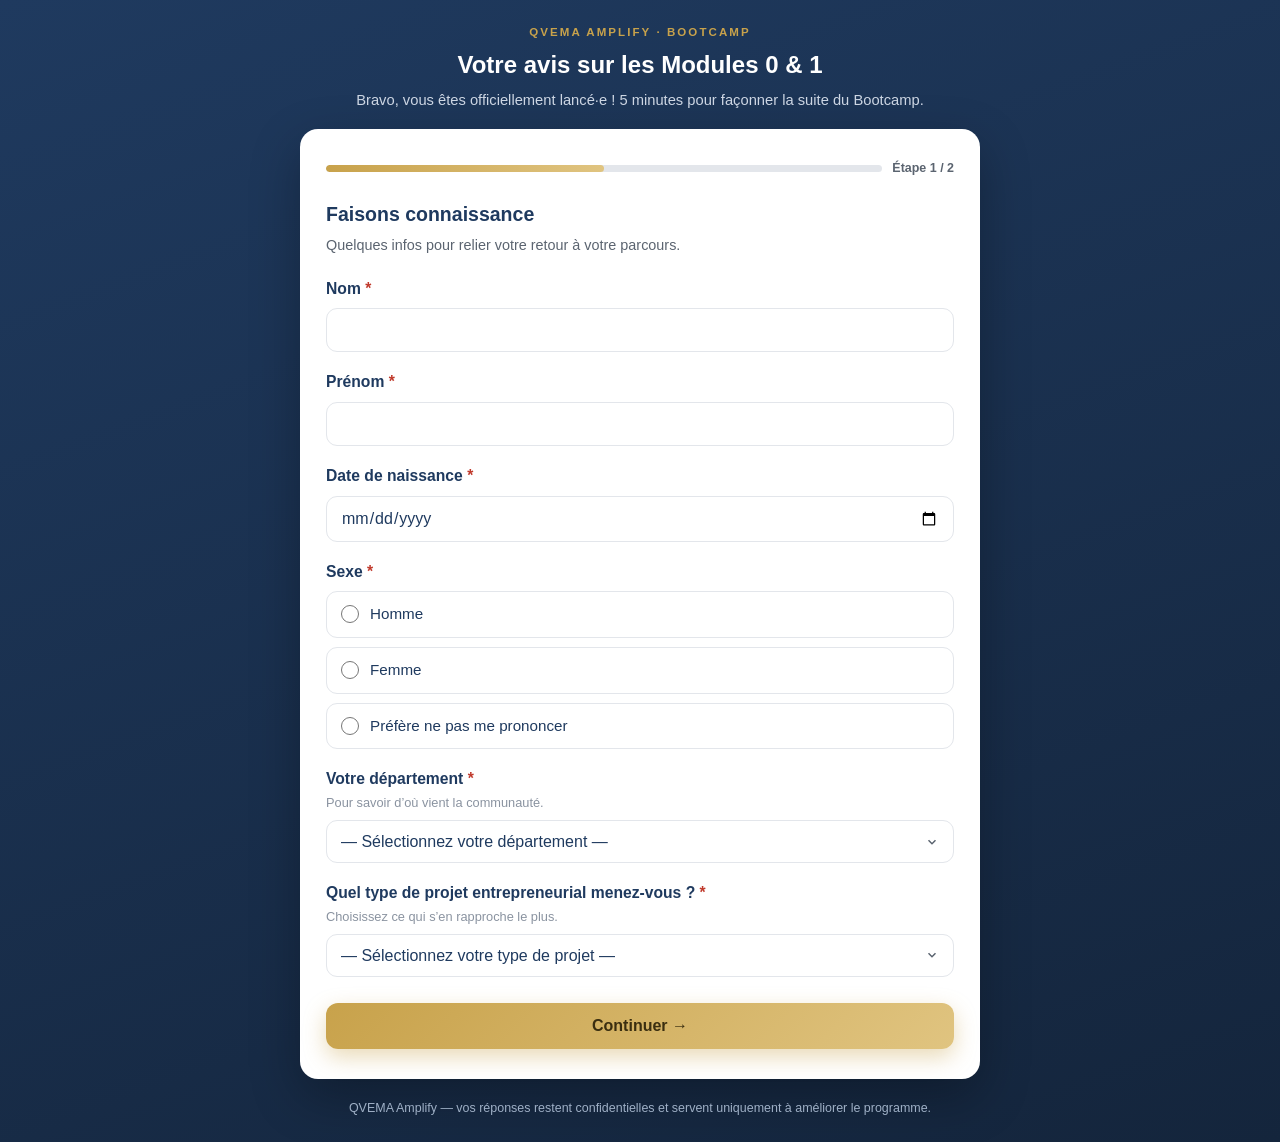
==== index.html @ 723c601b "Add files via upload" ====
<!DOCTYPE html>
<html lang="fr">
<head>
<meta charset="UTF-8" />
<meta name="viewport" content="width=device-width, initial-scale=1.0" />
<title>QVEMA Amplify — Votre avis sur les Modules 0 & 1</title>
<style>
  :root{
    --bleu:#1F3A5F;--bleu-clair:#2E5685;--dore:#C8A24B;--dore-clair:#E0C480;
    --gris:#5B6470;--gris-clair:#8A93A0;--bg:#F4F1EA;--carte:#FFFFFF;--bordure:#E3E6EB;--ok:#2E7D5B;
  }
  *{box-sizing:border-box;margin:0;padding:0}
  body{font-family:'Inter','Segoe UI',-apple-system,BlinkMacSystemFont,sans-serif;background:linear-gradient(160deg,#1F3A5F 0%,#14253c 100%);min-height:100vh;color:var(--bleu);padding:24px 16px;line-height:1.5}
  .wrap{max-width:680px;margin:0 auto}
  .brand{text-align:center;margin-bottom:18px}
  .brand .kicker{color:var(--dore);font-weight:700;letter-spacing:.18em;font-size:.72rem;text-transform:uppercase}
  .brand h1{color:#fff;font-size:1.5rem;margin-top:6px;font-weight:800}
  .brand p{color:#cdd6e3;font-size:.92rem;margin-top:6px}
  .card{background:var(--carte);border-radius:18px;padding:30px 26px;box-shadow:0 18px 50px rgba(0,0,0,.28)}
  .progress{display:flex;align-items:center;gap:10px;margin-bottom:22px}
  .pbar{flex:1;height:7px;background:var(--bordure);border-radius:99px;overflow:hidden}
  .pbar span{display:block;height:100%;width:50%;background:linear-gradient(90deg,var(--dore),var(--dore-clair));border-radius:99px;transition:width .35s ease}
  .pstep{font-size:.78rem;color:var(--gris);font-weight:600;white-space:nowrap}
  .step-head{margin-bottom:20px}
  .step-head h2{font-size:1.22rem;color:var(--bleu)}
  .step-head .sub{color:var(--gris);font-size:.9rem;margin-top:6px}
  .field{margin-bottom:18px}
  label.q{display:block;font-weight:650;font-size:.98rem;margin-bottom:8px;color:var(--bleu)}
  label.q .req{color:#c0392b}
  .hint{font-size:.8rem;color:var(--gris-clair);font-weight:400;margin-top:2px;display:block}
  input[type=text],input[type=date],select,textarea{width:100%;padding:12px 14px;border:1.5px solid var(--bordure);border-radius:11px;font-size:1rem;font-family:inherit;color:var(--bleu);background:#fff;transition:border .2s,box-shadow .2s}
  input:focus,select:focus,textarea:focus{outline:none;border-color:var(--bleu-clair);box-shadow:0 0 0 3px rgba(46,86,133,.13)}
  textarea{resize:vertical;min-height:78px}
  select{appearance:none;background-image:url("data:image/svg+xml;utf8,<svg xmlns='http://www.w3.org/2000/svg' width='14' height='14' viewBox='0 0 24 24' fill='none' stroke='%235B6470' stroke-width='2.5'><path d='M6 9l6 6 6-6'/></svg>");background-repeat:no-repeat;background-position:right 14px center;padding-right:38px}
  .scale{display:flex;gap:8px;flex-wrap:wrap}
  .scale label{flex:1;min-width:54px;text-align:center;cursor:pointer}
  .scale input{position:absolute;opacity:0;pointer-events:none}
  .scale .dot{display:flex;align-items:center;justify-content:center;height:46px;border:1.5px solid var(--bordure);border-radius:11px;font-weight:700;color:var(--gris);transition:all .15s}
  .scale input:checked + .dot{background:var(--bleu);border-color:var(--bleu);color:#fff;transform:translateY(-2px)}
  .scale-legend{display:flex;justify-content:space-between;font-size:.74rem;color:var(--gris-clair);margin-top:6px}
  .opts{display:flex;flex-direction:column;gap:9px}
  .opt{display:flex;align-items:flex-start;gap:11px;padding:11px 14px;border:1.5px solid var(--bordure);border-radius:11px;cursor:pointer;transition:all .15s}
  .opt:hover{border-color:var(--dore)}
  .opt input{margin-top:2px;width:18px;height:18px;accent-color:var(--bleu);flex-shrink:0}
  .opt.sel{border-color:var(--bleu);background:#F5F8FC}
  .opt span{font-size:.95rem}
  .rating-row{display:flex;align-items:center;justify-content:space-between;gap:12px;padding:10px 0;border-bottom:1px solid var(--bordure)}
  .rating-row:last-child{border-bottom:none}
  .rating-row .name{font-size:.92rem;font-weight:550;flex:1}
  .mini{display:flex;gap:6px}
  .mini label{cursor:pointer}
  .mini input{position:absolute;opacity:0;pointer-events:none}
  .mini .d{display:flex;align-items:center;justify-content:center;width:34px;height:34px;border:1.4px solid var(--bordure);border-radius:8px;font-size:.85rem;font-weight:700;color:var(--gris);transition:all .15s}
  .mini input:checked + .d{background:var(--dore);border-color:var(--dore);color:#3a2e10}
  .err{color:#c0392b;font-size:.82rem;margin-top:6px;display:none}
  .field.invalid input,.field.invalid select,.field.invalid textarea{border-color:#c0392b}
  .field.invalid .err{display:block}
  .nav{display:flex;gap:12px;margin-top:26px}
  button{font-family:inherit;font-size:1rem;font-weight:700;border:none;border-radius:12px;padding:14px 22px;cursor:pointer;transition:transform .12s,box-shadow .2s,opacity .2s}
  button:active{transform:translateY(1px)}
  .btn-primary{background:linear-gradient(135deg,var(--dore),var(--dore-clair));color:#3a2e10;flex:1;box-shadow:0 8px 22px rgba(200,162,75,.4)}
  .btn-primary:hover{box-shadow:0 10px 28px rgba(200,162,75,.55)}
  .btn-ghost{background:#fff;color:var(--bleu);border:1.6px solid var(--bordure)}
  .btn-ghost:hover{border-color:var(--bleu-clair)}
  button[disabled]{opacity:.6;cursor:not-allowed}
  .hidden{display:none}
  .foot{text-align:center;color:#9fb0c6;font-size:.78rem;margin-top:20px}
  .thanks{text-align:center;padding:18px 6px}
  .thanks .check{width:74px;height:74px;border-radius:50%;background:linear-gradient(135deg,var(--ok),#3da576);display:flex;align-items:center;justify-content:center;margin:0 auto 18px}
  .thanks .check svg{width:38px;height:38px;stroke:#fff;stroke-width:3;fill:none}
  .thanks h2{color:var(--bleu);font-size:1.5rem}
  .thanks p{color:var(--gris);margin-top:10px;font-size:.98rem}
  .section-label{font-size:.72rem;font-weight:700;letter-spacing:.12em;text-transform:uppercase;color:var(--dore);margin:26px 0 10px}
  .section-label:first-child{margin-top:0}
</style>
</head>
<body>
<div class="wrap">
  <div class="brand">
    <div class="kicker">QVEMA Amplify · Bootcamp</div>
    <h1>Votre avis sur les Modules 0 &amp; 1</h1>
    <p>Bravo, vous êtes officiellement lancé·e ! 5 minutes pour façonner la suite du Bootcamp.</p>
  </div>

  <div class="card">
    <div class="progress" id="progress">
      <div class="pbar"><span id="pbar-fill"></span></div>
      <div class="pstep" id="pstep">Étape 1 / 2</div>
    </div>

    <form id="form" novalidate>
      <!-- ÉTAPE 1 -->
      <div class="step" id="step1">
        <div class="step-head">
          <h2>Faisons connaissance</h2>
          <div class="sub">Quelques infos pour relier votre retour à votre parcours.</div>
        </div>

        <div class="field" data-required>
          <label class="q" for="nom">Nom <span class="req">*</span></label>
          <input type="text" id="nom" name="nom" autocomplete="family-name" />
          <div class="err">Merci d’indiquer votre nom.</div>
        </div>

        <div class="field" data-required>
          <label class="q" for="prenom">Prénom <span class="req">*</span></label>
          <input type="text" id="prenom" name="prenom" autocomplete="given-name" />
          <div class="err">Merci d’indiquer votre prénom.</div>
        </div>

        <div class="field" data-required>
          <label class="q" for="naissance">Date de naissance <span class="req">*</span></label>
          <input type="date" id="naissance" name="naissance" />
          <div class="err">Merci d’indiquer votre date de naissance.</div>
        </div>

        <div class="field" data-required>
          <label class="q">Sexe <span class="req">*</span></label>
          <div class="opts" data-single="sexe">
            <label class="opt"><input type="radio" name="sexe" value="Homme"><span>Homme</span></label>
            <label class="opt"><input type="radio" name="sexe" value="Femme"><span>Femme</span></label>
            <label class="opt"><input type="radio" name="sexe" value="Préfère ne pas me prononcer"><span>Préfère ne pas me prononcer</span></label>
          </div>
          <div class="err">Merci de choisir une réponse.</div>
        </div>

        <div class="field" data-required>
          <label class="q" for="departement">Votre département <span class="req">*</span>
            <span class="hint">Pour savoir d’où vient la communauté.</span>
          </label>
          <select id="departement" name="departement">
            <option value="" selected disabled>— Sélectionnez votre département —</option>
            <option value="01 - Ain">01 — Ain</option>
            <option value="02 - Aisne">02 — Aisne</option>
            <option value="03 - Allier">03 — Allier</option>
            <option value="04 - Alpes-de-Haute-Provence">04 — Alpes-de-Haute-Provence</option>
            <option value="05 - Hautes-Alpes">05 — Hautes-Alpes</option>
            <option value="06 - Alpes-Maritimes">06 — Alpes-Maritimes</option>
            <option value="07 - Ardèche">07 — Ardèche</option>
            <option value="08 - Ardennes">08 — Ardennes</option>
            <option value="09 - Ariège">09 — Ariège</option>
            <option value="10 - Aube">10 — Aube</option>
            <option value="11 - Aude">11 — Aude</option>
            <option value="12 - Aveyron">12 — Aveyron</option>
            <option value="13 - Bouches-du-Rhône">13 — Bouches-du-Rhône</option>
            <option value="14 - Calvados">14 — Calvados</option>
            <option value="15 - Cantal">15 — Cantal</option>
            <option value="16 - Charente">16 — Charente</option>
            <option value="17 - Charente-Maritime">17 — Charente-Maritime</option>
            <option value="18 - Cher">18 — Cher</option>
            <option value="19 - Corrèze">19 — Corrèze</option>
            <option value="2A - Corse-du-Sud">2A — Corse-du-Sud</option>
            <option value="2B - Haute-Corse">2B — Haute-Corse</option>
            <option value="21 - Côte-d'Or">21 — Côte-d'Or</option>
            <option value="22 - Côtes-d'Armor">22 — Côtes-d'Armor</option>
            <option value="23 - Creuse">23 — Creuse</option>
            <option value="24 - Dordogne">24 — Dordogne</option>
            <option value="25 - Doubs">25 — Doubs</option>
            <option value="26 - Drôme">26 — Drôme</option>
            <option value="27 - Eure">27 — Eure</option>
            <option value="28 - Eure-et-Loir">28 — Eure-et-Loir</option>
            <option value="29 - Finistère">29 — Finistère</option>
            <option value="30 - Gard">30 — Gard</option>
            <option value="31 - Haute-Garonne">31 — Haute-Garonne</option>
            <option value="32 - Gers">32 — Gers</option>
            <option value="33 - Gironde">33 — Gironde</option>
            <option value="34 - Hérault">34 — Hérault</option>
            <option value="35 - Ille-et-Vilaine">35 — Ille-et-Vilaine</option>
            <option value="36 - Indre">36 — Indre</option>
            <option value="37 - Indre-et-Loire">37 — Indre-et-Loire</option>
            <option value="38 - Isère">38 — Isère</option>
            <option value="39 - Jura">39 — Jura</option>
            <option value="40 - Landes">40 — Landes</option>
            <option value="41 - Loir-et-Cher">41 — Loir-et-Cher</option>
            <option value="42 - Loire">42 — Loire</option>
            <option value="43 - Haute-Loire">43 — Haute-Loire</option>
            <option value="44 - Loire-Atlantique">44 — Loire-Atlantique</option>
            <option value="45 - Loiret">45 — Loiret</option>
            <option value="46 - Lot">46 — Lot</option>
            <option value="47 - Lot-et-Garonne">47 — Lot-et-Garonne</option>
            <option value="48 - Lozère">48 — Lozère</option>
            <option value="49 - Maine-et-Loire">49 — Maine-et-Loire</option>
            <option value="50 - Manche">50 — Manche</option>
            <option value="51 - Marne">51 — Marne</option>
            <option value="52 - Haute-Marne">52 — Haute-Marne</option>
            <option value="53 - Mayenne">53 — Mayenne</option>
            <option value="54 - Meurthe-et-Moselle">54 — Meurthe-et-Moselle</option>
            <option value="55 - Meuse">55 — Meuse</option>
            <option value="56 - Morbihan">56 — Morbihan</option>
            <option value="57 - Moselle">57 — Moselle</option>
            <option value="58 - Nièvre">58 — Nièvre</option>
            <option value="59 - Nord">59 — Nord</option>
            <option value="60 - Oise">60 — Oise</option>
            <option value="61 - Orne">61 — Orne</option>
            <option value="62 - Pas-de-Calais">62 — Pas-de-Calais</option>
            <option value="63 - Puy-de-Dôme">63 — Puy-de-Dôme</option>
            <option value="64 - Pyrénées-Atlantiques">64 — Pyrénées-Atlantiques</option>
            <option value="65 - Hautes-Pyrénées">65 — Hautes-Pyrénées</option>
            <option value="66 - Pyrénées-Orientales">66 — Pyrénées-Orientales</option>
            <option value="67 - Bas-Rhin">67 — Bas-Rhin</option>
            <option value="68 - Haut-Rhin">68 — Haut-Rhin</option>
            <option value="69 - Rhône">69 — Rhône</option>
            <option value="70 - Haute-Saône">70 — Haute-Saône</option>
            <option value="71 - Saône-et-Loire">71 — Saône-et-Loire</option>
            <option value="72 - Sarthe">72 — Sarthe</option>
            <option value="73 - Savoie">73 — Savoie</option>
            <option value="74 - Haute-Savoie">74 — Haute-Savoie</option>
            <option value="75 - Paris">75 — Paris</option>
            <option value="76 - Seine-Maritime">76 — Seine-Maritime</option>
            <option value="77 - Seine-et-Marne">77 — Seine-et-Marne</option>
            <option value="78 - Yvelines">78 — Yvelines</option>
            <option value="79 - Deux-Sèvres">79 — Deux-Sèvres</option>
            <option value="80 - Somme">80 — Somme</option>
            <option value="81 - Tarn">81 — Tarn</option>
            <option value="82 - Tarn-et-Garonne">82 — Tarn-et-Garonne</option>
            <option value="83 - Var">83 — Var</option>
            <option value="84 - Vaucluse">84 — Vaucluse</option>
            <option value="85 - Vendée">85 — Vendée</option>
            <option value="86 - Vienne">86 — Vienne</option>
            <option value="87 - Haute-Vienne">87 — Haute-Vienne</option>
            <option value="88 - Vosges">88 — Vosges</option>
            <option value="89 - Yonne">89 — Yonne</option>
            <option value="90 - Territoire de Belfort">90 — Territoire de Belfort</option>
            <option value="91 - Essonne">91 — Essonne</option>
            <option value="92 - Hauts-de-Seine">92 — Hauts-de-Seine</option>
            <option value="93 - Seine-Saint-Denis">93 — Seine-Saint-Denis</option>
            <option value="94 - Val-de-Marne">94 — Val-de-Marne</option>
            <option value="95 - Val-d'Oise">95 — Val-d'Oise</option>
            <option value="971 - Guadeloupe">971 — Guadeloupe</option>
            <option value="972 - Martinique">972 — Martinique</option>
            <option value="973 - Guyane">973 — Guyane</option>
            <option value="974 - La Réunion">974 — La Réunion</option>
            <option value="976 - Mayotte">976 — Mayotte</option>
          </select>
          <div class="err">Merci de sélectionner votre département.</div>
        </div>

        <div class="field" data-required>
          <label class="q" for="typeprojet">Quel type de projet entrepreneurial menez-vous ? <span class="req">*</span>
            <span class="hint">Choisissez ce qui s’en rapproche le plus.</span>
          </label>
          <select id="typeprojet" name="typeprojet">
            <option value="" selected disabled>— Sélectionnez votre type de projet —</option>
            <option value="SaaS / Logiciel">SaaS / Logiciel</option>
            <option value="E-commerce">E-commerce</option>
            <option value="Intelligence artificielle (IA)">Intelligence artificielle (IA)</option>
            <option value="Cybersécurité">Cybersécurité</option>
            <option value="Application mobile">Application mobile</option>
            <option value="Marketplace / Plateforme">Marketplace / Plateforme</option>
            <option value="Activité libérale / Indépendant">Activité libérale / Indépendant</option>
            <option value="Service / Conseil">Service / Conseil</option>
            <option value="Commerce physique / Restauration">Commerce physique / Restauration</option>
            <option value="Artisanat / Production">Artisanat / Production</option>
            <option value="Santé / Bien-être">Santé / Bien-être</option>
            <option value="Éducation / Formation">Éducation / Formation</option>
            <option value="Food / Agroalimentaire">Food / Agroalimentaire</option>
            <option value="Je n'ai pas encore d'idée précise">Je n’ai pas encore d’idée précise</option>
            <option value="Autre">Autre</option>
          </select>
          <div class="err">Merci de sélectionner une réponse.</div>
        </div>

        <div class="field hidden" id="precisionField">
          <label class="q" for="typeprojet_precision">Précisez votre projet</label>
          <textarea id="typeprojet_precision" name="typeprojet_precision" placeholder="Décrivez en quelques mots ce que vous faites…"></textarea>
          <div class="err">Merci de préciser votre projet.</div>
        </div>

        <div class="nav">
          <button type="button" class="btn-primary" id="toStep2">Continuer →</button>
        </div>
      </div>

      <!-- ÉTAPE 2 -->
      <div class="step hidden" id="step2">
        <div class="step-head">
          <h2>Votre expérience jusqu’ici</h2>
          <div class="sub">Pas de bonne ou mauvaise réponse — votre franchise est ce qui nous aide le plus.</div>
        </div>

        <div class="section-label">Partie 1 — Satisfaction</div>

        <div class="field" data-required>
          <label class="q">1. Globalement, à quel point êtes-vous satisfait·e des Modules 0 et 1 ? <span class="req">*</span></label>
          <div class="scale" id="scale-q1"></div>
          <div class="scale-legend"><span>Pas du tout</span><span>Très satisfait·e</span></div>
          <div class="err">Merci de choisir une note.</div>
        </div>

        <div class="field">
          <label class="q">2. Comment évaluez-vous chacun des formats proposés ?
            <span class="hint">Notez de 1 à 5. Laissez vide si vous n’y avez pas encore touché.</span>
          </label>
          <div id="formats"></div>
        </div>

        <div class="field" data-required>
          <label class="q">3. La pédagogie (clarté, rythme, difficulté) vous a-t-elle paru adaptée ? <span class="req">*</span></label>
          <div class="opts" data-single="pedagogie">
            <label class="opt"><input type="radio" name="pedagogie" value="Tout à fait adaptée"><span>Tout à fait adaptée</span></label>
            <label class="opt"><input type="radio" name="pedagogie" value="Plutôt adaptée"><span>Plutôt adaptée</span></label>
            <label class="opt"><input type="radio" name="pedagogie" value="Trop facile / trop lente"><span>Trop facile / trop lente</span></label>
            <label class="opt"><input type="radio" name="pedagogie" value="Trop dense / trop rapide"><span>Trop dense / trop rapide</span></label>
          </div>
          <div class="err">Merci de choisir une réponse.</div>
        </div>

        <div class="field">
          <label class="q">4. Qu’avez-vous le plus apprécié ou trouvé le plus utile jusqu’ici ?
            <span class="hint">Un cours, un exercice, un déclic, un moment du live…</span>
          </label>
          <textarea name="apprecie" placeholder="Votre réponse…"></textarea>
        </div>

        <div class="field">
          <label class="q">5. Qu’est-ce qui vous a freiné·e, frustré·e ou laissé·e sur votre faim ?
            <span class="hint">Soyez direct·e, c’est exactement ce dont on a besoin.</span>
          </label>
          <textarea name="frustration" placeholder="Votre réponse…"></textarea>
        </div>

        <div class="section-label">Partie 2 — Vos besoins pour la suite</div>

        <div class="field">
          <label class="q">6. Qu’espérez-vous concrètement retirer des prochains modules ?
            <span class="hint">Une compétence, un livrable, une décision à prendre, un blocage à lever…</span>
          </label>
          <textarea name="attentes" placeholder="Votre réponse…"></textarea>
        </div>

        <div class="field">
          <label class="q">7. Sur quels sujets aimeriez-vous qu’on aille plus loin ou plus vite ?
            <span class="hint">Plusieurs choix possibles.</span>
          </label>
          <div class="opts" data-multi="sujets">
            <label class="opt"><input type="checkbox" value="Trouver et valider une idée"><span>Trouver et valider une idée</span></label>
            <label class="opt"><input type="checkbox" value="Parler aux clients / étude de terrain"><span>Parler aux clients / étude de terrain</span></label>
            <label class="opt"><input type="checkbox" value="Statut juridique et démarches"><span>Statut juridique et démarches</span></label>
            <label class="opt"><input type="checkbox" value="Construire un prototype / une offre"><span>Construire un prototype / une offre</span></label>
            <label class="opt"><input type="checkbox" value="Prévisionnel financier et business plan"><span>Prévisionnel financier et business plan</span></label>
            <label class="opt"><input type="checkbox" value="Organisation, rituels et motivation"><span>Organisation, rituels et motivation au quotidien</span></label>
            <label class="opt"><input type="checkbox" value="Lever des fonds / trouver un associé"><span>Lever des fonds / trouver un associé</span></label>
          </div>
        </div>

        <div class="field">
          <label class="q">8. Côté formats, qu’aimeriez-vous voir évoluer pour la suite ?
            <span class="hint">Plusieurs choix possibles.</span>
          </label>
          <div class="opts" data-multi="formats_evolution">
            <label class="opt"><input type="checkbox" value="Plus de lives / questions en direct"><span>Plus de lives / sessions de questions en direct</span></label>
            <label class="opt"><input type="checkbox" value="Plus d'exercices pratiques"><span>Plus d’exercices pratiques et de cas concrets</span></label>
            <label class="opt"><input type="checkbox" value="Des cours vidéo plus courts"><span>Des cours vidéo plus courts</span></label>
            <label class="opt"><input type="checkbox" value="Plus d'échanges dans la communauté"><span>Plus d’échanges et d’entraide dans la communauté</span></label>
            <label class="opt"><input type="checkbox" value="Plus de templates et ressources"><span>Plus de modèles, templates et ressources</span></label>
            <label class="opt"><input type="checkbox" value="Feedbacks personnalisés"><span>Des points individuels / feedbacks personnalisés</span></label>
            <label class="opt"><input type="checkbox" value="Le format actuel me convient"><span>Le format actuel me convient très bien</span></label>
          </div>
        </div>

        <div class="field" data-required>
          <label class="q">9. Aujourd’hui, quelle est votre motivation à poursuivre le Bootcamp ? <span class="req">*</span></label>
          <div class="opts" data-single="motivation">
            <label class="opt"><input type="radio" name="motivation" value="À fond — rien ne m'arrêtera"><span>À fond — rien ne m’arrêtera</span></label>
            <label class="opt"><input type="radio" name="motivation" value="Motivé·e, j'avance à mon rythme"><span>Motivé·e, j’avance à mon rythme</span></label>
            <label class="opt"><input type="radio" name="motivation" value="Partagé·e — besoin d'un coup de pouce"><span>Partagé·e — j’ai besoin d’un coup de pouce</span></label>
            <label class="opt"><input type="radio" name="motivation" value="En perte de vitesse"><span>En perte de vitesse — j’ai du mal à m’y tenir</span></label>
          </div>
          <div class="err">Merci de choisir une réponse.</div>
        </div>

        <div class="field">
          <label class="q">En une phrase, qu’est-ce qui vous aiderait à rester pleinement engagé·e ?</label>
          <textarea name="motivation_phrase" placeholder="Votre réponse…"></textarea>
        </div>

        <div class="field">
          <label class="q">10. Y a-t-il autre chose que vous souhaitez partager avec nous ?
            <span class="hint">Une idée, une demande, un encouragement, une question : tout est le bienvenu.</span>
          </label>
          <textarea name="autre" placeholder="Votre réponse…"></textarea>
        </div>

        <div class="nav">
          <button type="button" class="btn-ghost" id="backStep1">← Retour</button>
          <button type="submit" class="btn-primary" id="submitBtn">Envoyer mes réponses</button>
        </div>
      </div>
    </form>

    <div class="thanks hidden" id="thanks">
      <div class="check"><svg viewBox="0 0 24 24"><path d="M20 6L9 17l-5-5"/></svg></div>
      <h2>Merci pour votre retour ! 🙌</h2>
      <p>Vos réponses rendent le Bootcamp meilleur pour vous et pour toute la communauté QVEMA Amplify. À très vite pour la suite.</p>
    </div>
  </div>

  <div class="foot">QVEMA Amplify — vos réponses restent confidentielles et servent uniquement à améliorer le programme.</div>
</div>

<script>
/* ====== CONFIG : URL de réception (Apps Script Web App) ====== */
const ENDPOINT_URL = "https://script.google.com/macros/s/AKfycbzVcNiXd0lAOFtyBWOE4vOaZOj0LHJDqO8zJ_yn6B_nRVtA4mTjfHcR9itlnjL-cAyJnA/exec";

/* ====== Échelle Q1 (1 à 5) ====== */
const sc = document.getElementById('scale-q1');
for(let i=1;i<=5;i++){
  const lab=document.createElement('label');
  lab.innerHTML='<input type="radio" name="satisfaction" value="'+i+'"><span class="dot">'+i+'</span>';
  sc.appendChild(lab);
}

/* ====== Notation par format (Q2) ====== */
const FORMATS = [
  ["cours","Les cours vidéo"],
  ["exercices","Les exercices guidés et micro-exercices"],
  ["live","Le live Q&A avec Marc Simoncini"],
  ["qcm","Les QCM de fin de chapitre"],
  ["ressources","Les ressources / documents QVEMA"],
  ["circle","La communauté Circle"]
];
const fc = document.getElementById('formats');
FORMATS.forEach(([key,label])=>{
  const row=document.createElement('div');
  row.className='rating-row';
  let mini='<div class="mini">';
  for(let i=1;i<=5;i++){
    mini+='<label><input type="radio" name="fmt_'+key+'" value="'+i+'"><span class="d">'+i+'</span></label>';
  }
  mini+='</div>';
  row.innerHTML='<div class="name">'+label+'</div>'+mini;
  fc.appendChild(row);
});

/* ====== Type de projet : champ "Autre" conditionnel ====== */
const typeSel = document.getElementById('typeprojet');
const precField = document.getElementById('precisionField');
typeSel.addEventListener('change',function(){
  if(this.value==='Autre'){ precField.classList.remove('hidden'); }
  else { precField.classList.add('hidden'); precField.classList.remove('invalid'); document.getElementById('typeprojet_precision').value=''; }
});

/* ====== Navigation 2 étapes ====== */
const step1=document.getElementById('step1'),step2=document.getElementById('step2');
const pbar=document.getElementById('pbar-fill'),pstep=document.getElementById('pstep');
function showStep(n){
  if(n===1){step1.classList.remove('hidden');step2.classList.add('hidden');pbar.style.width='50%';pstep.textContent='Étape 1 / 2';}
  else{step1.classList.add('hidden');step2.classList.remove('hidden');pbar.style.width='100%';pstep.textContent='Étape 2 / 2';}
  window.scrollTo({top:0,behavior:'smooth'});
}

function fieldFilled(f){
  const radios=f.querySelectorAll('input[type=radio]');
  if(radios.length) return [...radios].some(r=>r.checked);
  const c=f.querySelector('input,select,textarea');
  return c && c.value.trim()!=='';
}
function validateStep1(){
  let ok=true,firstBad=null;
  step1.querySelectorAll('.field[data-required]').forEach(f=>{
    const filled=fieldFilled(f);
    f.classList.toggle('invalid',!filled);
    if(!filled){ ok=false; if(!firstBad) firstBad=f; }
  });
  if(typeSel.value==='Autre'){
    const pv=document.getElementById('typeprojet_precision').value.trim();
    const bad=pv==='';
    precField.classList.toggle('invalid',bad);
    if(bad){ ok=false; if(!firstBad) firstBad=precField; }
  }
  if(firstBad) firstBad.scrollIntoView({behavior:'smooth',block:'center'});
  return ok;
}
function validateStep2(){
  let ok=true,firstBad=null;
  step2.querySelectorAll('.field[data-required]').forEach(f=>{
    const filled=fieldFilled(f);
    f.classList.toggle('invalid',!filled);
    if(!filled){ ok=false; if(!firstBad) firstBad=f; }
  });
  if(firstBad) firstBad.scrollIntoView({behavior:'smooth',block:'center'});
  return ok;
}

document.getElementById('toStep2').addEventListener('click',()=>{ if(validateStep1()) showStep(2); });
document.getElementById('backStep1').addEventListener('click',()=>showStep(1));

document.querySelectorAll('.opt input').forEach(inp=>{
  inp.addEventListener('change',()=>{
    if(inp.type==='radio'){ inp.closest('.opts').querySelectorAll('.opt').forEach(o=>o.classList.remove('sel')); }
    inp.closest('.opt').classList.toggle('sel',inp.checked);
  });
});
document.querySelectorAll('input,select,textarea').forEach(el=>{
  el.addEventListener('input',()=>{const f=el.closest('.field');if(f)f.classList.remove('invalid');});
  el.addEventListener('change',()=>{const f=el.closest('.field');if(f)f.classList.remove('invalid');});
});

/* ====== Collecte + envoi ====== */
function collect(){
  const g=name=>{const el=document.querySelector('[name="'+name+'"]:checked, [name="'+name+'"]');return el?el.value:'';};
  const multi=key=>{
    const box=document.querySelector('[data-multi="'+key+'"]');
    if(!box) return '';
    return [...box.querySelectorAll('input:checked')].map(i=>i.value).join(' ; ');
  };
  return {
    horodatage: new Date().toISOString(),
    nom: document.getElementById('nom').value.trim(),
    prenom: document.getElementById('prenom').value.trim(),
    naissance: document.getElementById('naissance').value,
    sexe: g('sexe'),
    departement: document.getElementById('departement').value,
    type_projet: document.getElementById('typeprojet').value,
    type_projet_precision: document.getElementById('typeprojet_precision').value.trim(),
    satisfaction_globale: g('satisfaction'),
    note_cours: g('fmt_cours'),
    note_exercices: g('fmt_exercices'),
    note_live: g('fmt_live'),
    note_qcm: g('fmt_qcm'),
    note_ressources: g('fmt_ressources'),
    note_circle: g('fmt_circle'),
    pedagogie: g('pedagogie'),
    apprecie: document.querySelector('[name=apprecie]').value.trim(),
    frustration: document.querySelector('[name=frustration]').value.trim(),
    attentes: document.querySelector('[name=attentes]').value.trim(),
    sujets: multi('sujets'),
    formats_evolution: multi('formats_evolution'),
    motivation: g('motivation'),
    motivation_phrase: document.querySelector('[name=motivation_phrase]').value.trim(),
    autre: document.querySelector('[name=autre]').value.trim()
  };
}

document.getElementById('form').addEventListener('submit',async e=>{
  e.preventDefault();
  if(!validateStep2()) return;
  const btn=document.getElementById('submitBtn');
  btn.disabled=true; btn.textContent='Envoi en cours…';
  const data=collect();
  try{
    if(ENDPOINT_URL && ENDPOINT_URL.indexOf('http')===0){
      await fetch(ENDPOINT_URL,{method:'POST',mode:'no-cors',headers:{'Content-Type':'text/plain;charset=utf-8'},body:JSON.stringify(data)});
    }
    document.getElementById('form').classList.add('hidden');
    document.getElementById('progress').classList.add('hidden');
    document.getElementById('thanks').classList.remove('hidden');
    window.scrollTo({top:0,behavior:'smooth'});
  }catch(err){
    btn.disabled=false; btn.textContent='Envoyer mes réponses';
    alert("Un souci est survenu lors de l'envoi. Merci de réessayer dans un instant.");
  }
});
</script>
</body>
</html>
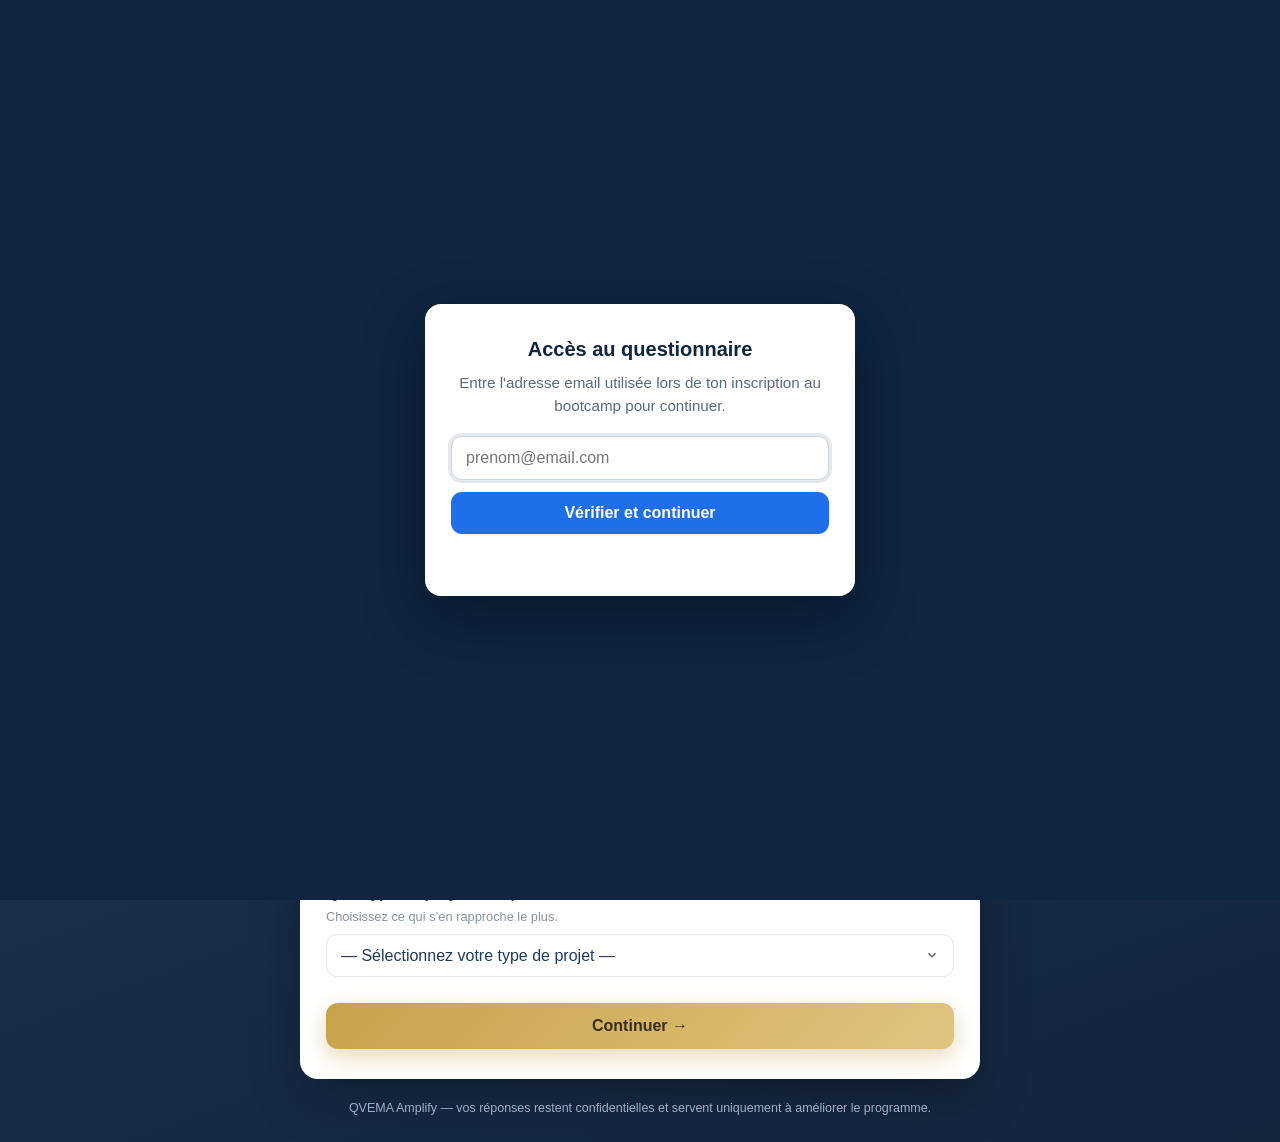
==== commit e1bceb12: "feat: contrôle d'accès par email d'inscription (table Clients) Les 3 questionnaires (accueil, module" ====
--- a/index.html
+++ b/index.html
@@ -75,6 +75,52 @@
 </style>
 </head>
 <body>
+<!-- Contrôle d'accès : email d'inscription (table Clients Airtable) -->
+<div id="clientGate" style="position:fixed;inset:0;z-index:99999;background:#0f2540;display:flex;align-items:center;justify-content:center;padding:20px;font-family:inherit">
+  <div style="background:#fff;border-radius:16px;max-width:430px;width:100%;padding:30px 26px;box-shadow:0 20px 60px rgba(0,0,0,.35);text-align:center">
+    <h2 style="margin:0 0 8px;font-size:1.25rem;color:#0f2540">Accès au questionnaire</h2>
+    <p style="margin:0 0 18px;font-size:.95rem;color:#5a6b7f;line-height:1.5">Entre l'adresse email utilisée lors de ton inscription au bootcamp pour continuer.</p>
+    <input id="clientGateEmail" type="email" autocomplete="email" placeholder="prenom@email.com"
+      style="width:100%;padding:12px 14px;border:1.5px solid #cdd7e2;border-radius:11px;font-size:1rem;margin-bottom:12px;color:#0f2540;box-sizing:border-box" />
+    <button id="clientGateBtn" type="button"
+      style="width:100%;padding:12px;border:none;border-radius:11px;background:#1F6FEB;color:#fff;font-size:1rem;font-weight:700;cursor:pointer">Vérifier et continuer</button>
+    <div id="clientGateMsg" style="min-height:20px;margin-top:12px;font-size:.9rem;line-height:1.5"></div>
+  </div>
+</div>
+<script>
+(function(){
+  var gate=document.getElementById('clientGate'),input=document.getElementById('clientGateEmail'),
+      btn=document.getElementById('clientGateBtn'),msg=document.getElementById('clientGateMsg'),
+      CONTACT='contact@qvemaamplify.com';
+  function setMsg(h){ msg.innerHTML=h; msg.style.color='#c0392b'; }
+  function link(){ return '<a href="mailto:'+CONTACT+'" style="color:#1F6FEB;font-weight:600">'+CONTACT+'</a>'; }
+  function isEmail(v){ return /^[^@\s]+@[^@\s]+\.[^@\s]+$/.test(v); }
+  async function verify(){
+    var email=(input.value||'').trim();
+    if(!isEmail(email)){ setMsg('Merci d’indiquer une adresse email valide.'); return; }
+    btn.disabled=true; var old=btn.textContent; btn.textContent='Vérification…'; msg.innerHTML='';
+    try{
+      var r=await fetch('/api/check-client',{method:'POST',headers:{'Content-Type':'application/json'},body:JSON.stringify({email:email})});
+      var j=await r.json().catch(function(){return null;});
+      if(r.ok && j && j.found===true){
+        window.__clientEmail=email;
+        var f=document.getElementById('email');
+        if(f){ f.value=email; f.readOnly=true; f.style.background='#eef2f7'; }
+        gate.style.display='none';
+      } else if(r.ok && j && j.found===false){
+        btn.disabled=false; btn.textContent=old;
+        setMsg('Cet email ne correspond à aucune inscription. Utilise l’adresse email de ton inscription, ou écris à '+link()+'.');
+      } else { throw new Error('bad'); }
+    }catch(e){
+      btn.disabled=false; btn.textContent=old;
+      setMsg('Vérification impossible pour le moment. Réessaie dans un instant. Si le problème persiste, écris à '+link()+'.');
+    }
+  }
+  btn.addEventListener('click',verify);
+  input.addEventListener('keydown',function(e){ if(e.key==='Enter'){ e.preventDefault(); verify(); } });
+  input.focus();
+})();
+</script>
 <div class="wrap">
   <div class="brand">
     <div class="kicker">QVEMA Amplify · Bootcamp</div>
@@ -498,7 +544,7 @@
 
 /* ====== Collecte + envoi ====== */
 function collect(){
-  const g=name=>{const el=document.querySelector('[name="'+name+'"]:checked, [name="'+name+'"]');return el?el.value:'';};
+  const g=name=>{const el=document.querySelector('[name="'+name+'"]:checked');return el?el.value:'';};
   const multi=key=>{
     const box=document.querySelector('[data-multi="'+key+'"]');
     if(!box) return '';
@@ -506,6 +552,8 @@
   };
   return {
     horodatage: new Date().toISOString(),
+    Email: window.__clientEmail || '',
+    email: window.__clientEmail || '',
     nom: document.getElementById('nom').value.trim(),
     prenom: document.getElementById('prenom').value.trim(),
     naissance: document.getElementById('naissance').value,
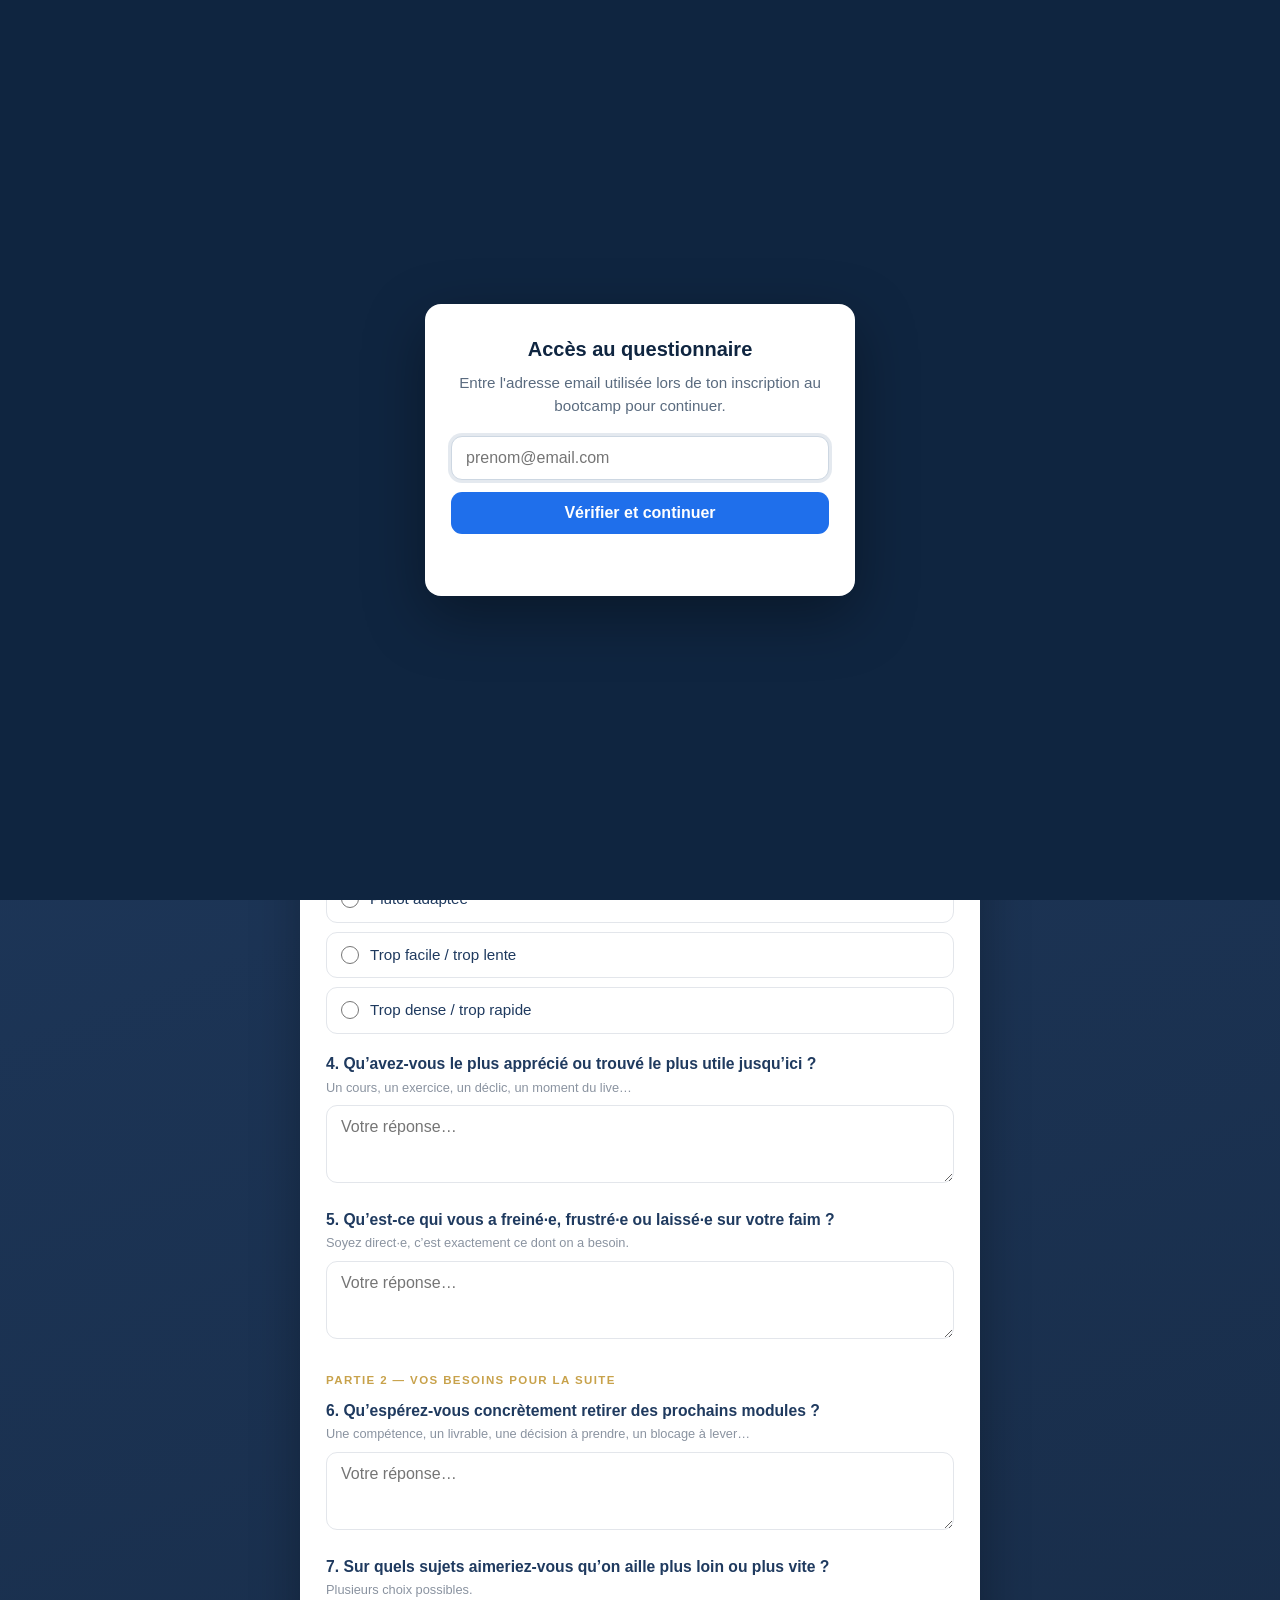
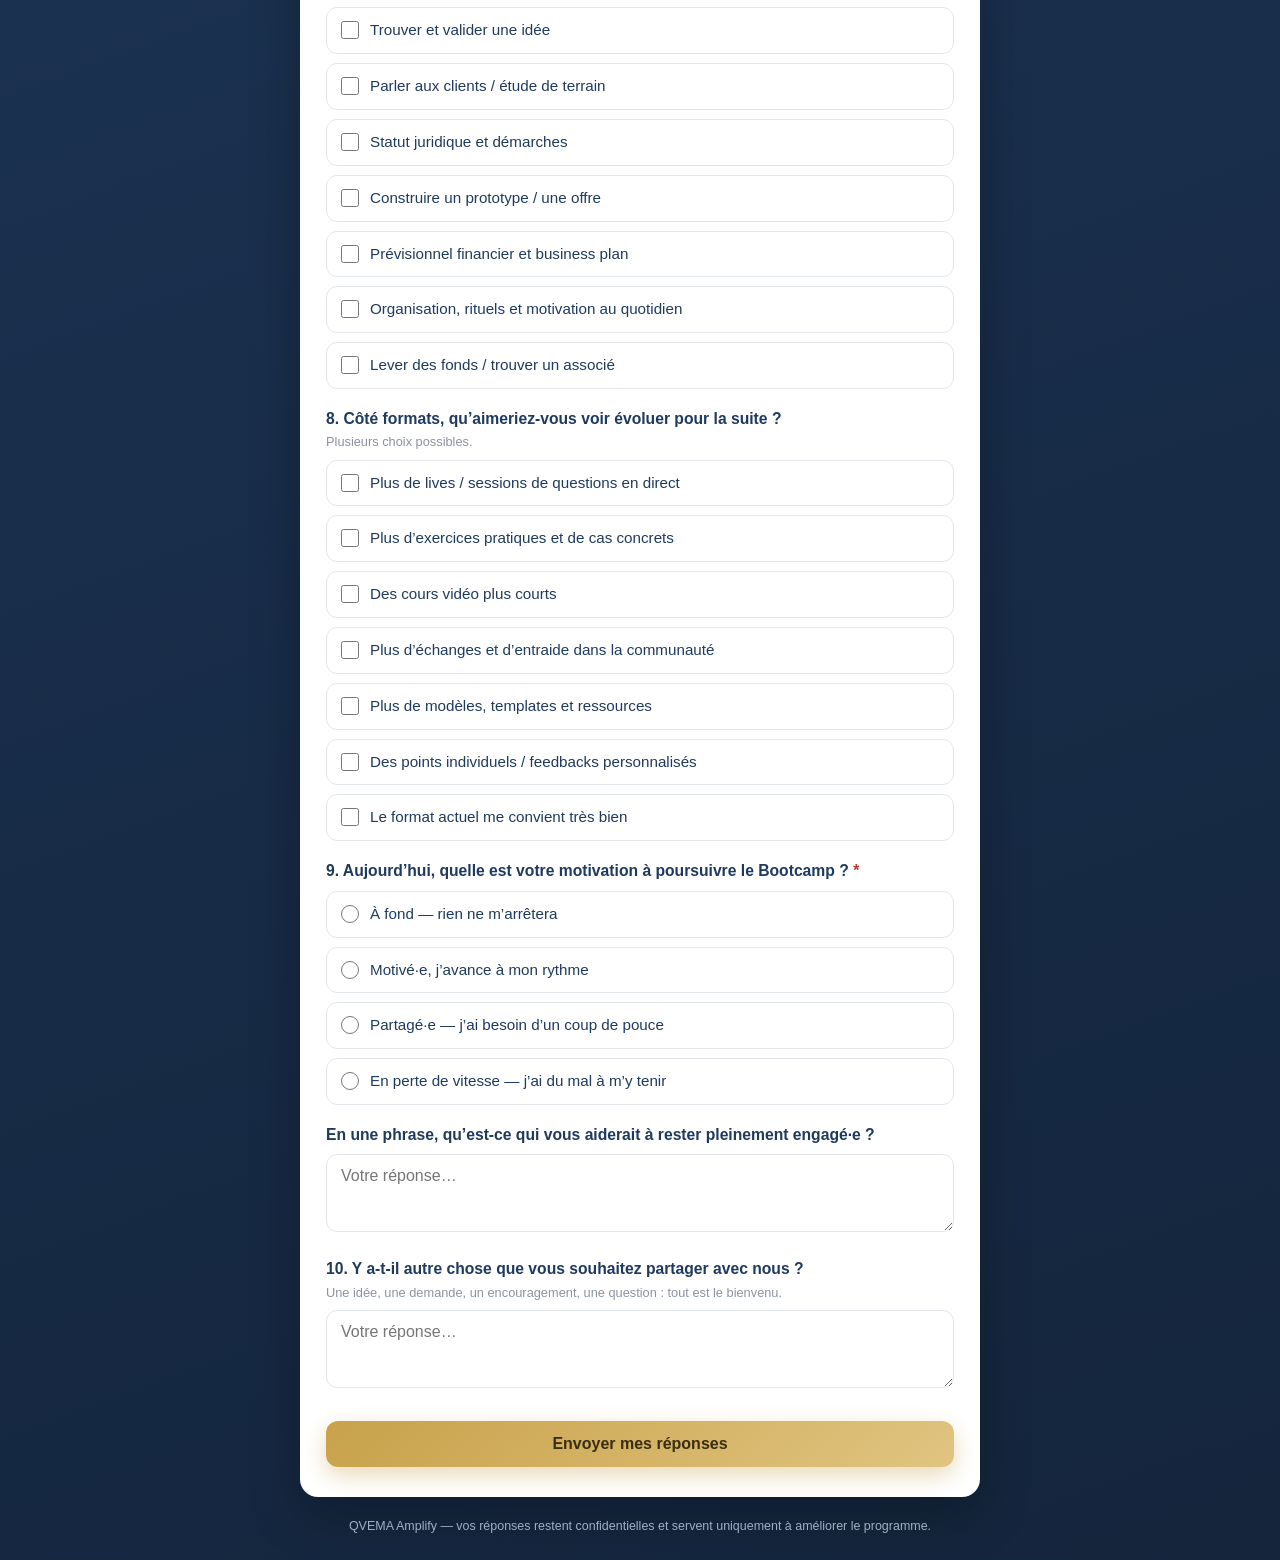
==== commit ba9ac074: "Questionnaire Modules 0&1 : suppression de l'étape 'Faisons connaissance' (identité/démographie déjà" ====
--- a/index.html
+++ b/index.html
@@ -99,19 +99,26 @@
     var email=(input.value||'').trim();
     if(!isEmail(email)){ setMsg('Merci d’indiquer une adresse email valide.'); return; }
     btn.disabled=true; var old=btn.textContent; btn.textContent='Vérification…'; msg.innerHTML='';
-    try{
-      var r=await fetch('/api/check-client',{method:'POST',headers:{'Content-Type':'application/json'},body:JSON.stringify({email:email})});
-      var j=await r.json().catch(function(){return null;});
-      if(r.ok && j && j.found===true){
-        window.__clientEmail=email;
-        var f=document.getElementById('email');
-        if(f){ f.value=email; f.readOnly=true; f.style.background='#eef2f7'; }
-        gate.style.display='none';
-      } else if(r.ok && j && j.found===false){
-        btn.disabled=false; btn.textContent=old;
-        setMsg('Cet email ne correspond à aucune inscription. Utilise l’adresse email de ton inscription, ou écris à '+link()+'.');
-      } else { throw new Error('bad'); }
-    }catch(e){
+    // Réessai automatique (jusqu'à 3 fois) : absorbe les erreurs transitoires
+    // (démarrage à froid de la fonction, hoquet momentané d'Airtable).
+    var j=null, okResp=false;
+    for(var attempt=0; attempt<3 && !okResp; attempt++){
+      if(attempt>0){ btn.textContent='Nouvel essai…'; await new Promise(function(res){setTimeout(res,1200);}); }
+      try{
+        var r=await fetch('/api/check-client',{method:'POST',headers:{'Content-Type':'application/json'},body:JSON.stringify({email:email})});
+        j=await r.json().catch(function(){return null;});
+        if(r.ok && j && (j.found===true || j.found===false)){ okResp=true; }
+      }catch(e){ /* on réessaie */ }
+    }
+    if(okResp && j.found===true){
+      window.__clientEmail=email;
+      var f=document.getElementById('email');
+      if(f){ f.value=email; f.readOnly=true; f.style.background='#eef2f7'; }
+      gate.style.display='none';
+    } else if(okResp && j.found===false){
+      btn.disabled=false; btn.textContent=old;
+      setMsg('Cet email ne correspond à aucune inscription. Utilise l’adresse email de ton inscription, ou écris à '+link()+'.');
+    } else {
       btn.disabled=false; btn.textContent=old;
       setMsg('Vérification impossible pour le moment. Réessaie dans un instant. Si le problème persiste, écris à '+link()+'.');
     }
@@ -129,14 +136,14 @@
   </div>
 
   <div class="card">
-    <div class="progress" id="progress">
+    <div class="progress hidden" id="progress">
       <div class="pbar"><span id="pbar-fill"></span></div>
       <div class="pstep" id="pstep">Étape 1 / 2</div>
     </div>
 
     <form id="form" novalidate>
       <!-- ÉTAPE 1 -->
-      <div class="step" id="step1">
+      <div class="step hidden" id="step1">
         <div class="step-head">
           <h2>Faisons connaissance</h2>
           <div class="sub">Quelques infos pour relier votre retour à votre parcours.</div>
@@ -317,8 +324,8 @@
         </div>
       </div>
 
-      <!-- ÉTAPE 2 -->
-      <div class="step hidden" id="step2">
+      <!-- ÉTAPE 2 (désormais unique : l'identité vient du formulaire d'accueil) -->
+      <div class="step" id="step2">
         <div class="step-head">
           <h2>Votre expérience jusqu’ici</h2>
           <div class="sub">Pas de bonne ou mauvaise réponse — votre franchise est ce qui nous aide le plus.</div>
@@ -428,7 +435,7 @@
         </div>
 
         <div class="nav">
-          <button type="button" class="btn-ghost" id="backStep1">← Retour</button>
+          <button type="button" class="btn-ghost hidden" id="backStep1">← Retour</button>
           <button type="submit" class="btn-primary" id="submitBtn">Envoyer mes réponses</button>
         </div>
       </div>
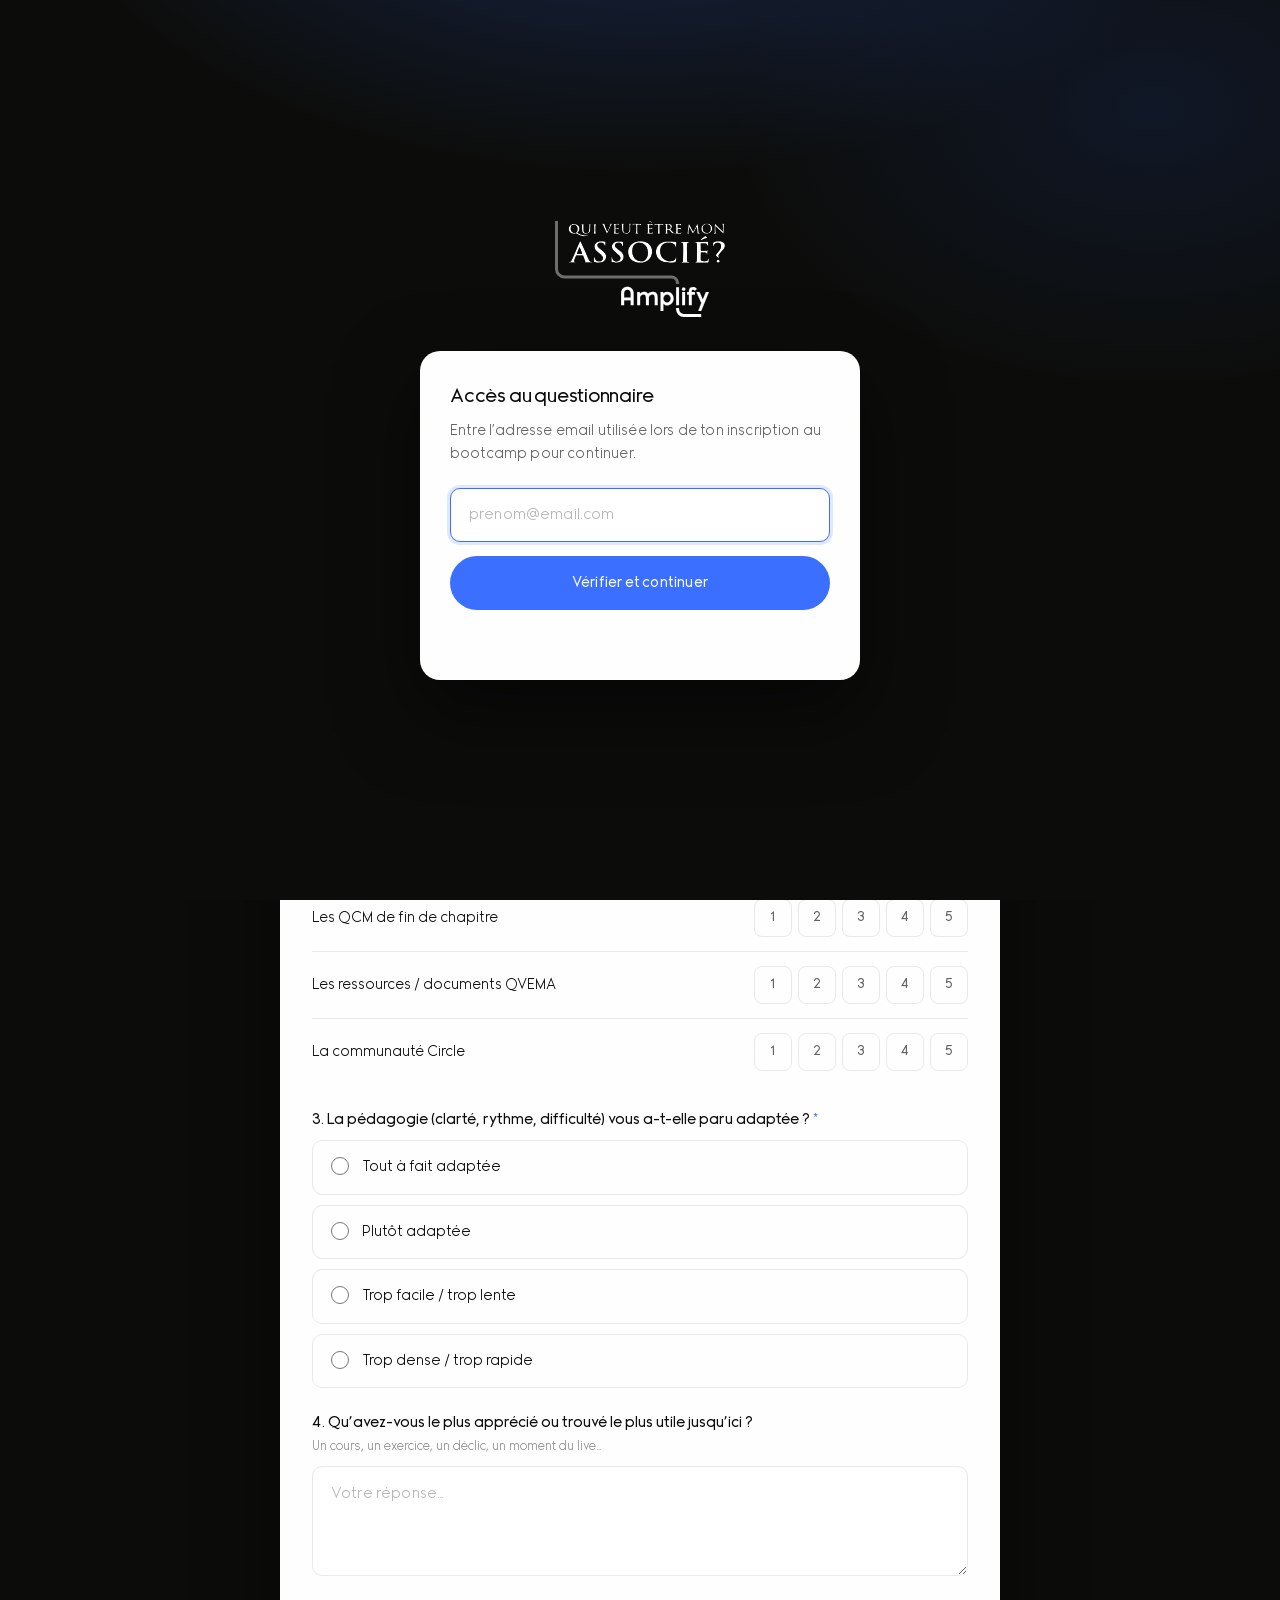
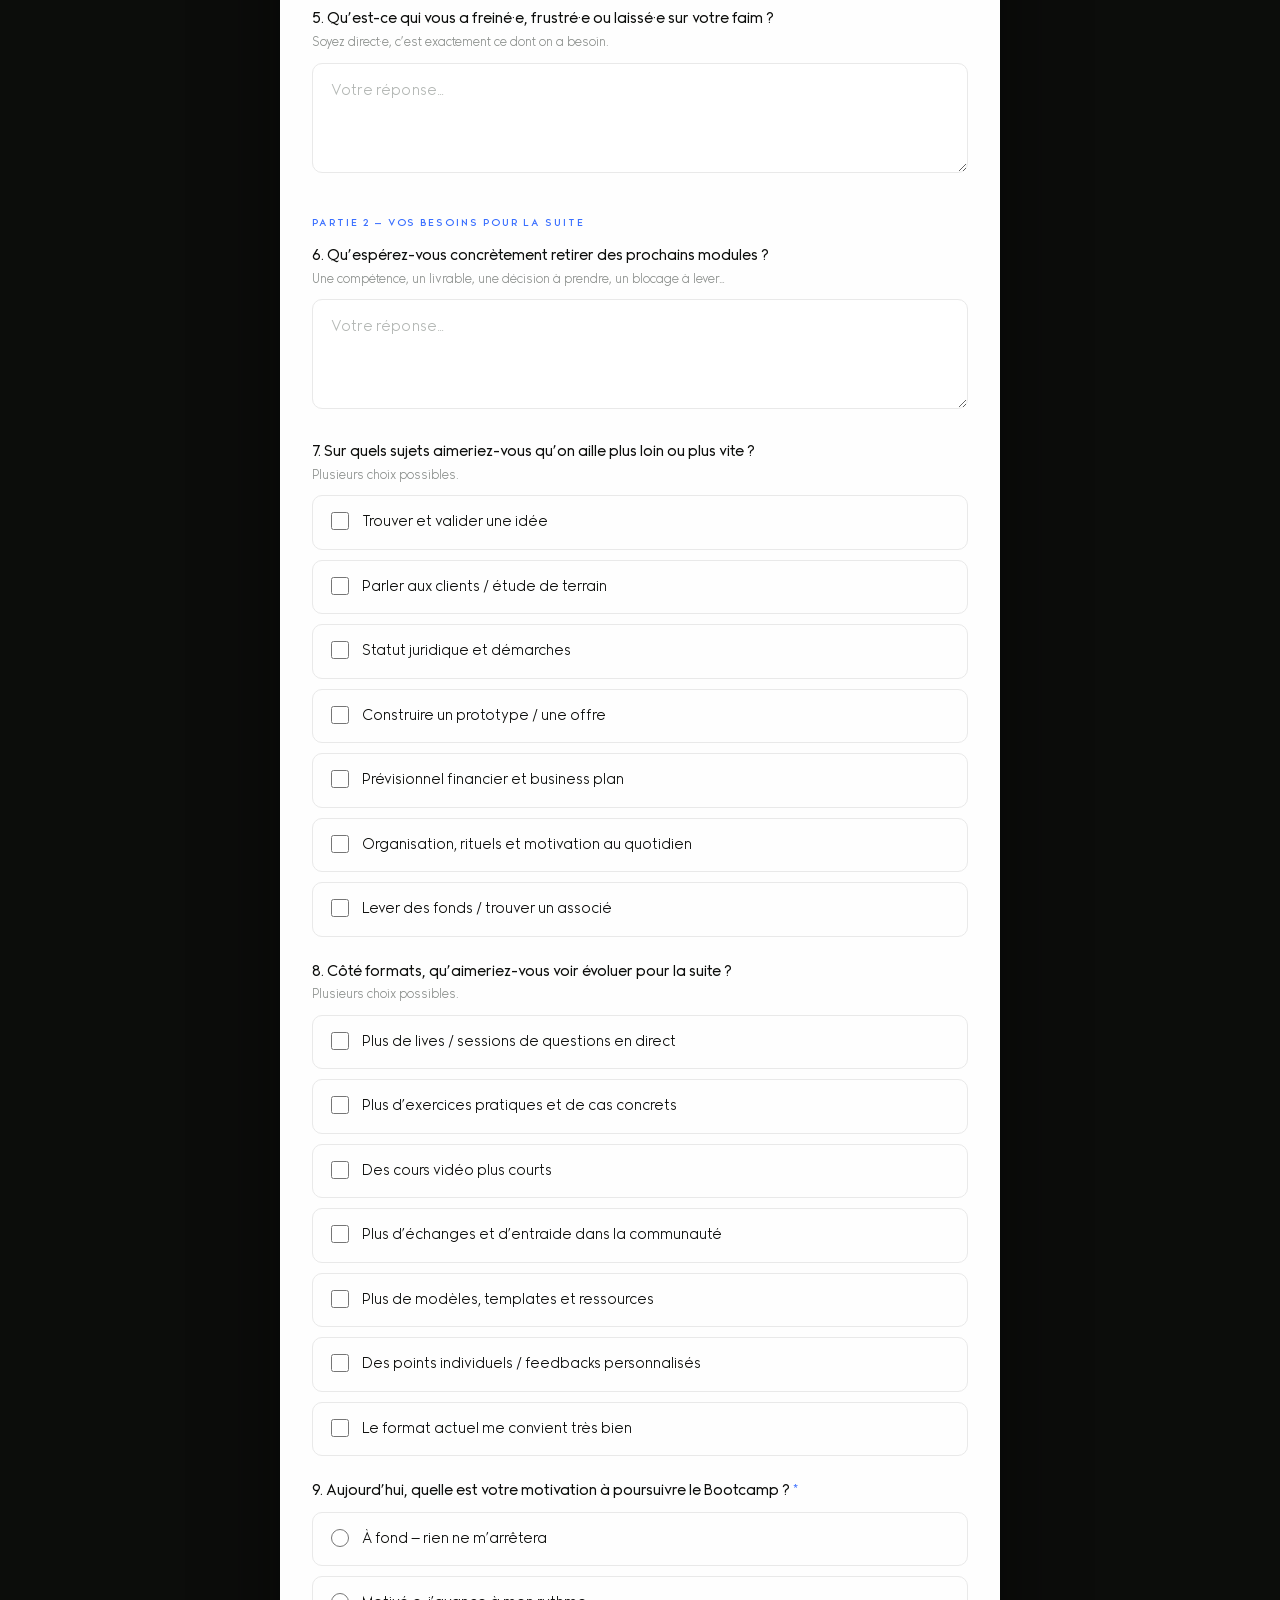
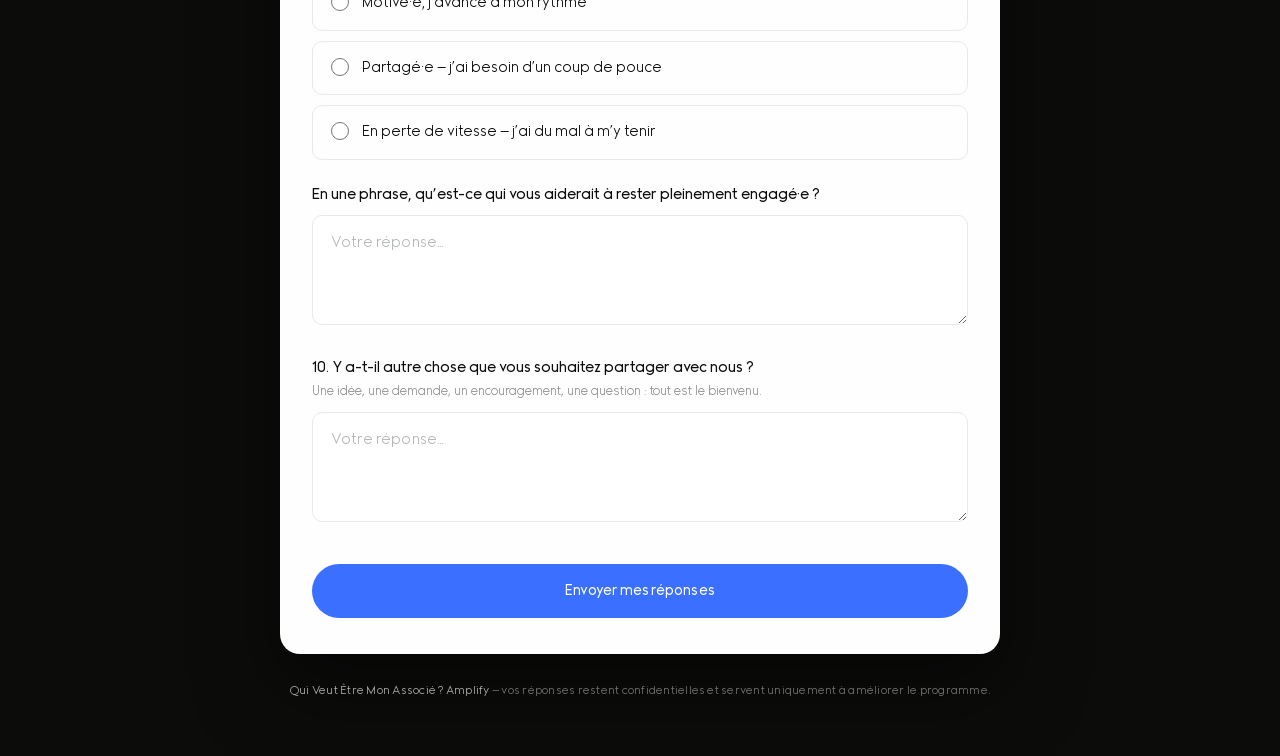
==== commit 021bcaf8: "Refonte DA : alignement sur la charte Qui Veut Être Mon Associé ? Amplify Les 8 pages du questionnai" ====
--- a/index.html
+++ b/index.html
@@ -3,88 +3,28 @@
 <head>
 <meta charset="UTF-8" />
 <meta name="viewport" content="width=device-width, initial-scale=1.0" />
-<title>QVEMA Amplify — Votre avis sur les Modules 0 & 1</title>
-<style>
-  :root{
-    --bleu:#1F3A5F;--bleu-clair:#2E5685;--dore:#C8A24B;--dore-clair:#E0C480;
-    --gris:#5B6470;--gris-clair:#8A93A0;--bg:#F4F1EA;--carte:#FFFFFF;--bordure:#E3E6EB;--ok:#2E7D5B;
-  }
-  *{box-sizing:border-box;margin:0;padding:0}
-  body{font-family:'Inter','Segoe UI',-apple-system,BlinkMacSystemFont,sans-serif;background:linear-gradient(160deg,#1F3A5F 0%,#14253c 100%);min-height:100vh;color:var(--bleu);padding:24px 16px;line-height:1.5}
-  .wrap{max-width:680px;margin:0 auto}
-  .brand{text-align:center;margin-bottom:18px}
-  .brand .kicker{color:var(--dore);font-weight:700;letter-spacing:.18em;font-size:.72rem;text-transform:uppercase}
-  .brand h1{color:#fff;font-size:1.5rem;margin-top:6px;font-weight:800}
-  .brand p{color:#cdd6e3;font-size:.92rem;margin-top:6px}
-  .card{background:var(--carte);border-radius:18px;padding:30px 26px;box-shadow:0 18px 50px rgba(0,0,0,.28)}
-  .progress{display:flex;align-items:center;gap:10px;margin-bottom:22px}
-  .pbar{flex:1;height:7px;background:var(--bordure);border-radius:99px;overflow:hidden}
-  .pbar span{display:block;height:100%;width:50%;background:linear-gradient(90deg,var(--dore),var(--dore-clair));border-radius:99px;transition:width .35s ease}
-  .pstep{font-size:.78rem;color:var(--gris);font-weight:600;white-space:nowrap}
-  .step-head{margin-bottom:20px}
-  .step-head h2{font-size:1.22rem;color:var(--bleu)}
-  .step-head .sub{color:var(--gris);font-size:.9rem;margin-top:6px}
-  .field{margin-bottom:18px}
-  label.q{display:block;font-weight:650;font-size:.98rem;margin-bottom:8px;color:var(--bleu)}
-  label.q .req{color:#c0392b}
-  .hint{font-size:.8rem;color:var(--gris-clair);font-weight:400;margin-top:2px;display:block}
-  input[type=text],input[type=date],select,textarea{width:100%;padding:12px 14px;border:1.5px solid var(--bordure);border-radius:11px;font-size:1rem;font-family:inherit;color:var(--bleu);background:#fff;transition:border .2s,box-shadow .2s}
-  input:focus,select:focus,textarea:focus{outline:none;border-color:var(--bleu-clair);box-shadow:0 0 0 3px rgba(46,86,133,.13)}
-  textarea{resize:vertical;min-height:78px}
-  select{appearance:none;background-image:url("data:image/svg+xml;utf8,<svg xmlns='http://www.w3.org/2000/svg' width='14' height='14' viewBox='0 0 24 24' fill='none' stroke='%235B6470' stroke-width='2.5'><path d='M6 9l6 6 6-6'/></svg>");background-repeat:no-repeat;background-position:right 14px center;padding-right:38px}
-  .scale{display:flex;gap:8px;flex-wrap:wrap}
-  .scale label{flex:1;min-width:54px;text-align:center;cursor:pointer}
-  .scale input{position:absolute;opacity:0;pointer-events:none}
-  .scale .dot{display:flex;align-items:center;justify-content:center;height:46px;border:1.5px solid var(--bordure);border-radius:11px;font-weight:700;color:var(--gris);transition:all .15s}
-  .scale input:checked + .dot{background:var(--bleu);border-color:var(--bleu);color:#fff;transform:translateY(-2px)}
-  .scale-legend{display:flex;justify-content:space-between;font-size:.74rem;color:var(--gris-clair);margin-top:6px}
-  .opts{display:flex;flex-direction:column;gap:9px}
-  .opt{display:flex;align-items:flex-start;gap:11px;padding:11px 14px;border:1.5px solid var(--bordure);border-radius:11px;cursor:pointer;transition:all .15s}
-  .opt:hover{border-color:var(--dore)}
-  .opt input{margin-top:2px;width:18px;height:18px;accent-color:var(--bleu);flex-shrink:0}
-  .opt.sel{border-color:var(--bleu);background:#F5F8FC}
-  .opt span{font-size:.95rem}
-  .rating-row{display:flex;align-items:center;justify-content:space-between;gap:12px;padding:10px 0;border-bottom:1px solid var(--bordure)}
-  .rating-row:last-child{border-bottom:none}
-  .rating-row .name{font-size:.92rem;font-weight:550;flex:1}
-  .mini{display:flex;gap:6px}
-  .mini label{cursor:pointer}
-  .mini input{position:absolute;opacity:0;pointer-events:none}
-  .mini .d{display:flex;align-items:center;justify-content:center;width:34px;height:34px;border:1.4px solid var(--bordure);border-radius:8px;font-size:.85rem;font-weight:700;color:var(--gris);transition:all .15s}
-  .mini input:checked + .d{background:var(--dore);border-color:var(--dore);color:#3a2e10}
-  .err{color:#c0392b;font-size:.82rem;margin-top:6px;display:none}
-  .field.invalid input,.field.invalid select,.field.invalid textarea{border-color:#c0392b}
-  .field.invalid .err{display:block}
-  .nav{display:flex;gap:12px;margin-top:26px}
-  button{font-family:inherit;font-size:1rem;font-weight:700;border:none;border-radius:12px;padding:14px 22px;cursor:pointer;transition:transform .12s,box-shadow .2s,opacity .2s}
-  button:active{transform:translateY(1px)}
-  .btn-primary{background:linear-gradient(135deg,var(--dore),var(--dore-clair));color:#3a2e10;flex:1;box-shadow:0 8px 22px rgba(200,162,75,.4)}
-  .btn-primary:hover{box-shadow:0 10px 28px rgba(200,162,75,.55)}
-  .btn-ghost{background:#fff;color:var(--bleu);border:1.6px solid var(--bordure)}
-  .btn-ghost:hover{border-color:var(--bleu-clair)}
-  button[disabled]{opacity:.6;cursor:not-allowed}
-  .hidden{display:none}
-  .foot{text-align:center;color:#9fb0c6;font-size:.78rem;margin-top:20px}
-  .thanks{text-align:center;padding:18px 6px}
-  .thanks .check{width:74px;height:74px;border-radius:50%;background:linear-gradient(135deg,var(--ok),#3da576);display:flex;align-items:center;justify-content:center;margin:0 auto 18px}
-  .thanks .check svg{width:38px;height:38px;stroke:#fff;stroke-width:3;fill:none}
-  .thanks h2{color:var(--bleu);font-size:1.5rem}
-  .thanks p{color:var(--gris);margin-top:10px;font-size:.98rem}
-  .section-label{font-size:.72rem;font-weight:700;letter-spacing:.12em;text-transform:uppercase;color:var(--dore);margin:26px 0 10px}
-  .section-label:first-child{margin-top:0}
-</style>
+<title>Qui Veut Être Mon Associé ? Amplify — Votre avis sur les Modules 0 & 1</title>
+<meta name="theme-color" content="#0c0d0b" />
+<meta name="robots" content="noindex, nofollow" />
+<link rel="icon" href="/assets/favicon.svg" type="image/svg+xml" />
+<link rel="preload" href="/assets/fonts/Slake-Regular.woff2" as="font" type="font/woff2" crossorigin />
+<link rel="preload" href="/assets/fonts/Slake-Light.woff2" as="font" type="font/woff2" crossorigin />
+<link rel="stylesheet" href="/assets/qvema.css" />
 </head>
 <body>
 <!-- Contrôle d'accès : email d'inscription (table Clients Airtable) -->
-<div id="clientGate" style="position:fixed;inset:0;z-index:99999;background:#0f2540;display:flex;align-items:center;justify-content:center;padding:20px;font-family:inherit">
-  <div style="background:#fff;border-radius:16px;max-width:430px;width:100%;padding:30px 26px;box-shadow:0 20px 60px rgba(0,0,0,.35);text-align:center">
-    <h2 style="margin:0 0 8px;font-size:1.25rem;color:#0f2540">Accès au questionnaire</h2>
-    <p style="margin:0 0 18px;font-size:.95rem;color:#5a6b7f;line-height:1.5">Entre l'adresse email utilisée lors de ton inscription au bootcamp pour continuer.</p>
-    <input id="clientGateEmail" type="email" autocomplete="email" placeholder="prenom@email.com"
-      style="width:100%;padding:12px 14px;border:1.5px solid #cdd7e2;border-radius:11px;font-size:1rem;margin-bottom:12px;color:#0f2540;box-sizing:border-box" />
-    <button id="clientGateBtn" type="button"
-      style="width:100%;padding:12px;border:none;border-radius:11px;background:#1F6FEB;color:#fff;font-size:1rem;font-weight:700;cursor:pointer">Vérifier et continuer</button>
-    <div id="clientGateMsg" style="min-height:20px;margin-top:12px;font-size:.9rem;line-height:1.5"></div>
+<div id="clientGate" class="gate">
+  <div class="gate-inner">
+    <a class="brand-logo" href="https://quiveutetremonassocie.com" target="_blank" rel="noopener">
+      <img src="/assets/logo-qvema-amplify.svg" alt="Qui Veut Être Mon Associé ? Amplify" width="170" height="97" />
+    </a>
+    <div class="gate-card">
+      <h2>Accès au questionnaire</h2>
+      <p>Entre l'adresse email utilisée lors de ton inscription au bootcamp pour continuer.</p>
+      <input id="clientGateEmail" type="email" autocomplete="email" placeholder="prenom@email.com" />
+      <button id="clientGateBtn" type="button" class="btn-primary">Vérifier et continuer</button>
+      <div id="clientGateMsg" class="gate-msg"></div>
+    </div>
   </div>
 </div>
 <script>
@@ -92,18 +32,33 @@
   var gate=document.getElementById('clientGate'),input=document.getElementById('clientGateEmail'),
       btn=document.getElementById('clientGateBtn'),msg=document.getElementById('clientGateMsg'),
       CONTACT='contact@qvemaamplify.com';
-  function setMsg(h){ msg.innerHTML=h; msg.style.color='#c0392b'; }
-  function link(){ return '<a href="mailto:'+CONTACT+'" style="color:#1F6FEB;font-weight:600">'+CONTACT+'</a>'; }
+  function setMsg(h){ msg.innerHTML=h; }
+  function link(){ return '<a href="mailto:'+CONTACT+'">'+CONTACT+'</a>'; }
   function isEmail(v){ return /^[^@\s]+@[^@\s]+\.[^@\s]+$/.test(v); }
+  function escapeHtml(s){ var d=document.createElement('div'); d.textContent=(s==null?'':s); return d.innerHTML; }
+  function spin(){ return '<span class="ld-spin"></span>'; }
+  (function(){ if(document.getElementById('ld-spin-css')) return; var st=document.createElement('style'); st.id='ld-spin-css'; st.textContent=''; document.head.appendChild(st); })();
+  function mapPromo(p){ var m=(p||'').match(/(\d+)/); return m?('Promo '+m[1]):''; }
+  function applyProfile(j){
+    var pn=document.getElementById('prenom'); if(pn && j.prenom){ pn.value=j.prenom; pn.readOnly=true; pn.classList.add('qv-lock'); }
+    var nn=document.getElementById('nom'); if(nn && j.nom){ nn.value=j.nom; nn.readOnly=true; nn.classList.add('qv-lock'); }
+    var pr=document.getElementById('promo'); if(pr){ var mp=mapPromo(j.promo); if(mp && [].some.call(pr.options,function(o){return o.value===mp;})){ pr.value=mp; pr.disabled=true; pr.classList.add('qv-lock'); } }
+    var host=document.querySelector('.card')||document.querySelector('.wrap')||document.body;
+    if(host && j.prenom && !document.getElementById('qv-greet')){
+      var g=document.createElement('div'); g.className='qv-greet'; g.id='qv-greet'; var pt=mapPromo(j.promo);
+      g.innerHTML='👋 Bonjour <b>'+escapeHtml(j.prenom)+'</b>'+(pt?(' <span class="qv-promo">· '+escapeHtml(pt)+'</span>'):'')+' — vos informations sont déjà renseignées, il ne reste que votre retour à partager. Merci 🙏';
+      host.insertBefore(g, host.firstChild);
+    }
+  }
   async function verify(){
     var email=(input.value||'').trim();
     if(!isEmail(email)){ setMsg('Merci d’indiquer une adresse email valide.'); return; }
-    btn.disabled=true; var old=btn.textContent; btn.textContent='Vérification…'; msg.innerHTML='';
+    btn.disabled=true; var old=btn.innerHTML; btn.innerHTML=spin()+'Vérification…'; msg.innerHTML='';
     // Réessai automatique (jusqu'à 3 fois) : absorbe les erreurs transitoires
     // (démarrage à froid de la fonction, hoquet momentané d'Airtable).
     var j=null, okResp=false;
     for(var attempt=0; attempt<3 && !okResp; attempt++){
-      if(attempt>0){ btn.textContent='Nouvel essai…'; await new Promise(function(res){setTimeout(res,1200);}); }
+      if(attempt>0){ btn.innerHTML=spin()+'Nouvel essai…'; await new Promise(function(res){setTimeout(res,1200);}); }
       try{
         var r=await fetch('/api/check-client',{method:'POST',headers:{'Content-Type':'application/json'},body:JSON.stringify({email:email})});
         j=await r.json().catch(function(){return null;});
@@ -113,13 +68,14 @@
     if(okResp && j.found===true){
       window.__clientEmail=email;
       var f=document.getElementById('email');
-      if(f){ f.value=email; f.readOnly=true; f.style.background='#eef2f7'; }
+      if(f){ f.value=email; f.readOnly=true; f.classList.add('qv-lock'); }
+      applyProfile(j);
       gate.style.display='none';
     } else if(okResp && j.found===false){
-      btn.disabled=false; btn.textContent=old;
+      btn.disabled=false; btn.innerHTML=old;
       setMsg('Cet email ne correspond à aucune inscription. Utilise l’adresse email de ton inscription, ou écris à '+link()+'.');
     } else {
-      btn.disabled=false; btn.textContent=old;
+      btn.disabled=false; btn.innerHTML=old;
       setMsg('Vérification impossible pour le moment. Réessaie dans un instant. Si le problème persiste, écris à '+link()+'.');
     }
   }
@@ -129,11 +85,14 @@
 })();
 </script>
 <div class="wrap">
-  <div class="brand">
-    <div class="kicker">QVEMA Amplify · Bootcamp</div>
+  <header class="brand">
+    <a class="brand-logo" href="https://quiveutetremonassocie.com" target="_blank" rel="noopener">
+      <img src="/assets/logo-qvema-amplify.svg" alt="Qui Veut Être Mon Associé ? Amplify" width="190" height="108" />
+    </a>
+    <div class="kicker">Bootcamp · Modules 0 &amp; 1</div>
     <h1>Votre avis sur les Modules 0 &amp; 1</h1>
     <p>Bravo, vous êtes officiellement lancé·e ! 5 minutes pour façonner la suite du Bootcamp.</p>
-  </div>
+  </header>
 
   <div class="card">
     <div class="progress hidden" id="progress">
@@ -448,7 +407,7 @@
     </div>
   </div>
 
-  <div class="foot">QVEMA Amplify — vos réponses restent confidentielles et servent uniquement à améliorer le programme.</div>
+  <div class="foot"><a href="https://quiveutetremonassocie.com" target="_blank" rel="noopener">Qui Veut Être Mon Associé ? Amplify</a> — vos réponses restent confidentielles et servent uniquement à améliorer le programme.</div>
 </div>
 
 <script>
@@ -591,7 +550,7 @@
   e.preventDefault();
   if(!validateStep2()) return;
   const btn=document.getElementById('submitBtn');
-  btn.disabled=true; btn.textContent='Envoi en cours…';
+  btn.disabled=true; btn.innerHTML='<span class="ld-spin"></span>Envoi en cours…';
   const data=collect();
   try{
     if(ENDPOINT_URL && ENDPOINT_URL.indexOf('http')===0){
--- a/assets/qvema.css
+++ b/assets/qvema.css
@@ -0,0 +1,359 @@
+/* ==========================================================================
+   Qui Veut Être Mon Associé ? Amplify — Design system questionnaires
+   Tokens repris à l'identique du site quiveutetremonassocie.com
+   (typo Slake, noir #0c0d0b, blanc #fefefe, bleu primaire #3a6fff,
+    boutons pill 100px, cartes 10/20px).
+   ========================================================================== */
+
+/* --- Typographie de marque ------------------------------------------------ */
+@font-face{font-family:Slake;src:url(/assets/fonts/Slake-Light.woff2) format("woff2");font-weight:300;font-style:normal;font-display:swap}
+@font-face{font-family:Slake;src:url(/assets/fonts/Slake-Regular.woff2) format("woff2");font-weight:400;font-style:normal;font-display:swap}
+@font-face{font-family:Slake;src:url(/assets/fonts/Slake-Bold.woff2) format("woff2");font-weight:700;font-style:normal;font-display:swap}
+@font-face{font-family:Slake;src:url(/assets/fonts/Slake-Black.woff2) format("woff2");font-weight:900;font-style:normal;font-display:swap}
+
+:root{
+  /* Couleurs de marque */
+  --noir:#0c0d0b;
+  --noir-profond:#000;
+  --blanc:#fefefe;
+  --primary:#3a6fff;
+  --primary-deep:#264db6;
+  --primary-light:#eef4f8;
+  --gris:#e9e9e9;
+  --gris-clair:#f8f8f8;
+  --gris-texte:#5f6360;
+  --gris-doux:#8b8f8c;
+  --blanc-70:rgba(254,254,254,.7);
+  --blanc-45:rgba(254,254,254,.45);
+  --blanc-15:rgba(254,254,254,.15);
+  --blanc-10:rgba(254,254,254,.1);
+  --erreur:#d0342c;
+  /* Formes */
+  --radius-card:20px;
+  --radius-field:10px;
+  --radius-btn:100px;
+  /* Typo */
+  --font:Slake,"Helvetica Neue",Arial,sans-serif;
+  --ls-titre:-.01em;
+  --ls-body:.01em;
+}
+
+*{box-sizing:border-box;margin:0;padding:0}
+
+html{-webkit-text-size-adjust:100%}
+
+body{
+  font-family:var(--font);
+  font-weight:300;
+  letter-spacing:var(--ls-body);
+  background-color:var(--noir);
+  /* Halo bleu façon sections « nebula » du site */
+  background-image:
+    radial-gradient(900px 520px at 50% -180px,rgba(58,111,255,.28),transparent 68%),
+    radial-gradient(600px 400px at 90% 12%,rgba(38,77,182,.16),transparent 70%);
+  background-repeat:no-repeat;
+  background-attachment:fixed;
+  min-height:100vh;
+  color:var(--blanc);
+  padding:40px 20px 56px;
+  line-height:1.5;
+  -webkit-font-smoothing:antialiased;
+  /* Slake embarque des ligatures décoratives actives par défaut : elles
+     transforment « Comment » en « @mment » et « c'est » en « c'eſt ».
+     Tolérable sur les titres courts du site, illisible sur de la prose. */
+  font-variant-ligatures:none;
+  font-feature-settings:"liga" 0,"clig" 0,"dlig" 0,"hlig" 0,"calt" 0;
+}
+
+.wrap{max-width:720px;margin:0 auto}
+
+/* --- En-tête de marque ---------------------------------------------------- */
+.brand{text-align:center;margin-bottom:28px}
+
+.brand-logo{display:inline-block;margin-bottom:22px;line-height:0;transition:opacity .25s}
+.brand-logo:hover{opacity:.75}
+.brand-logo img{width:190px;height:auto;display:block}
+
+.brand .kicker{
+  color:var(--blanc-70);
+  font-weight:400;
+  letter-spacing:.16em;
+  font-size:.7rem;
+  text-transform:uppercase;
+}
+.brand .kicker b{color:var(--primary);font-weight:400}
+
+.brand h1{
+  color:var(--blanc);
+  font-size:clamp(1.7rem,5.2vw,2.4rem);
+  line-height:1.1;
+  letter-spacing:var(--ls-titre);
+  margin-top:12px;
+  font-weight:400;
+}
+
+.brand p{
+  color:var(--blanc-70);
+  font-size:1rem;
+  font-weight:300;
+  line-height:1.45;
+  margin:14px auto 0;
+  max-width:520px;
+}
+
+/* --- Carte ---------------------------------------------------------------- */
+.card{
+  background:var(--blanc);
+  border-radius:var(--radius-card);
+  padding:36px 32px;
+  color:var(--noir);
+  box-shadow:0 32px 80px rgba(0,0,0,.55);
+}
+
+/* --- Progression ---------------------------------------------------------- */
+.progress{display:flex;align-items:center;gap:14px;margin-bottom:28px}
+.pbar{flex:1;height:4px;background:var(--gris);border-radius:99px;overflow:hidden}
+.pbar span{
+  display:block;height:100%;width:50%;
+  background:linear-gradient(90deg,var(--primary),var(--primary-deep));
+  border-radius:99px;transition:width .4s cubic-bezier(.25,.46,.45,.94);
+}
+.pstep{font-size:.75rem;color:var(--gris-texte);font-weight:400;letter-spacing:.04em;white-space:nowrap}
+
+/* --- Titres d'étape ------------------------------------------------------- */
+.step-head{margin-bottom:26px}
+.step-head h2{
+  font-size:1.45rem;color:var(--noir);font-weight:400;
+  line-height:1.2;letter-spacing:var(--ls-titre);
+}
+.step-head .sub{color:var(--gris-texte);font-size:.94rem;font-weight:300;margin-top:8px;line-height:1.45}
+
+.section-label{
+  font-size:.68rem;font-weight:700;letter-spacing:.18em;text-transform:uppercase;
+  color:var(--primary);margin:34px 0 14px;
+}
+.section-label:first-child{margin-top:0}
+
+/* --- Champs --------------------------------------------------------------- */
+.field{margin-bottom:24px}
+
+label.q{
+  display:block;font-weight:400;font-size:1rem;margin-bottom:10px;
+  color:var(--noir);line-height:1.35;letter-spacing:0;
+}
+label.q .req{color:var(--primary)}
+
+.hint{
+  font-size:.83rem;color:var(--gris-doux);font-weight:300;
+  margin-top:4px;display:block;line-height:1.4;letter-spacing:0;
+}
+
+input[type=text],input[type=email],input[type=date],input[type=url],input[type=tel],
+input[type=number],select,textarea{
+  width:100%;
+  padding:15px 18px;
+  min-height:54px;
+  border:1px solid var(--gris);
+  border-radius:var(--radius-field);
+  font-size:16px;
+  font-family:inherit;
+  font-weight:400;
+  letter-spacing:var(--ls-body);
+  color:var(--noir);
+  background:#fff;
+  transition:border-color .25s,box-shadow .25s;
+}
+input::placeholder,textarea::placeholder{color:#b4b8b5;font-weight:300}
+
+input:focus,select:focus,textarea:focus{
+  outline:none;
+  border-color:var(--primary);
+  box-shadow:0 0 0 3px rgba(58,111,255,.15);
+}
+
+textarea{resize:vertical;min-height:110px;line-height:1.5}
+
+select{
+  appearance:none;
+  background-image:url("data:image/svg+xml;utf8,<svg xmlns='http://www.w3.org/2000/svg' width='14' height='14' viewBox='0 0 24 24' fill='none' stroke='%230c0d0b' stroke-width='2'><path d='M6 9l6 6 6-6'/></svg>");
+  background-repeat:no-repeat;
+  background-position:right 18px center;
+  padding-right:44px;
+  cursor:pointer;
+}
+
+/* --- Échelle de notation (1 → n) ------------------------------------------ */
+.scale{display:flex;gap:8px;flex-wrap:wrap}
+.scale label{flex:1;min-width:52px;text-align:center;cursor:pointer}
+.scale input{position:absolute;opacity:0;pointer-events:none}
+.scale .dot{
+  display:flex;align-items:center;justify-content:center;height:52px;
+  border:1px solid var(--gris);border-radius:var(--radius-field);
+  font-weight:400;font-size:1rem;color:var(--gris-texte);
+  transition:background-color .18s,border-color .18s,color .18s;
+}
+.scale label:hover .dot{border-color:var(--noir)}
+.scale input:checked + .dot{background:var(--primary);border-color:var(--primary);color:var(--blanc)}
+.scale input:focus-visible + .dot{box-shadow:0 0 0 3px rgba(58,111,255,.25)}
+.scale-legend{
+  display:flex;justify-content:space-between;font-size:.76rem;
+  color:var(--gris-doux);font-weight:300;margin-top:8px;letter-spacing:0;
+}
+
+/* --- Échelle NPS (0 → 10) ------------------------------------------------- */
+.nps{display:flex;gap:6px;flex-wrap:wrap}
+.nps label{cursor:pointer}
+.nps input{position:absolute;opacity:0;pointer-events:none}
+.nps .n{
+  display:flex;align-items:center;justify-content:center;width:42px;height:46px;
+  border:1px solid var(--gris);border-radius:var(--radius-field);
+  font-size:.95rem;font-weight:400;color:var(--gris-texte);
+  transition:background-color .18s,border-color .18s,color .18s;
+}
+.nps label:hover .n{border-color:var(--noir)}
+.nps input:checked + .n{background:var(--primary);border-color:var(--primary);color:var(--blanc)}
+.nps input:focus-visible + .n{box-shadow:0 0 0 3px rgba(58,111,255,.25)}
+
+/* --- Choix (radio / checkbox) --------------------------------------------- */
+.opts{display:flex;flex-direction:column;gap:10px}
+.opt{
+  display:flex;align-items:flex-start;gap:13px;
+  padding:15px 18px;
+  border:1px solid var(--gris);border-radius:var(--radius-field);
+  cursor:pointer;
+  transition:background-color .18s,border-color .18s;
+}
+.opt:hover{border-color:var(--noir)}
+.opt input{margin-top:1px;width:18px;height:18px;accent-color:var(--primary);flex-shrink:0}
+.opt.sel{border-color:var(--primary);background:rgba(58,111,255,.05)}
+.opt span{font-size:.97rem;font-weight:300;line-height:1.45;letter-spacing:0}
+
+/* --- Notation par ligne --------------------------------------------------- */
+.rating-row{
+  display:flex;align-items:center;justify-content:space-between;gap:14px;
+  padding:14px 0;border-bottom:1px solid var(--gris);
+}
+.rating-row:last-child{border-bottom:none}
+.rating-row .name{font-size:.95rem;font-weight:300;flex:1;line-height:1.4;letter-spacing:0}
+.mini{display:flex;gap:6px}
+.mini label{cursor:pointer}
+.mini input{position:absolute;opacity:0;pointer-events:none}
+.mini .d{
+  display:flex;align-items:center;justify-content:center;width:38px;height:38px;
+  border:1px solid var(--gris);border-radius:8px;
+  font-size:.88rem;font-weight:400;color:var(--gris-texte);
+  transition:background-color .18s,border-color .18s,color .18s;
+}
+.mini label:hover .d{border-color:var(--noir)}
+.mini input:checked + .d{background:var(--primary);border-color:var(--primary);color:var(--blanc)}
+.mini input:focus-visible + .d{box-shadow:0 0 0 3px rgba(58,111,255,.25)}
+
+/* --- Erreurs -------------------------------------------------------------- */
+.err{color:var(--erreur);font-size:.83rem;font-weight:300;margin-top:8px;display:none;letter-spacing:0}
+.field.invalid input,.field.invalid select,.field.invalid textarea{border-color:var(--erreur)}
+.field.invalid .err{display:block}
+
+/* --- Boutons -------------------------------------------------------------- */
+.nav{display:flex;gap:12px;margin-top:34px}
+
+button{
+  font-family:inherit;font-size:.95rem;font-weight:400;letter-spacing:.2px;
+  border:1px solid transparent;border-radius:var(--radius-btn);
+  min-height:54px;padding:15px 28px;cursor:pointer;
+  transition:background-color .25s,border-color .25s,color .25s,opacity .25s;
+}
+
+.btn-primary{background:var(--primary);color:var(--blanc);flex:1}
+.btn-primary:hover{background:var(--primary-deep)}
+
+.btn-ghost{background:#fff0;color:var(--noir);border-color:rgba(12,13,11,.18)}
+.btn-ghost:hover{border-color:var(--noir);background:var(--gris-clair)}
+
+button[disabled]{opacity:.5;cursor:not-allowed}
+button:focus-visible{outline:2px solid var(--primary);outline-offset:3px}
+
+/* --- Écran de remerciement ------------------------------------------------ */
+.thanks{text-align:center;padding:24px 6px}
+.thanks .check{
+  width:78px;height:78px;border-radius:50%;
+  background:var(--primary);
+  display:flex;align-items:center;justify-content:center;margin:0 auto 24px;
+}
+.thanks .check svg{width:38px;height:38px;stroke:var(--blanc);stroke-width:2.5;fill:none}
+.thanks h2{color:var(--noir);font-size:1.6rem;font-weight:400;letter-spacing:var(--ls-titre);line-height:1.2}
+.thanks p{color:var(--gris-texte);margin-top:14px;font-size:1rem;font-weight:300;line-height:1.5}
+
+/* --- Pied de page --------------------------------------------------------- */
+.foot{
+  text-align:center;color:var(--blanc-45);font-size:.78rem;font-weight:300;
+  margin-top:28px;letter-spacing:.02em;
+}
+.foot a{color:var(--blanc-70);text-decoration:none}
+.foot a:hover{color:var(--blanc);text-decoration:underline;text-underline-offset:3px}
+
+/* --- Contrôle d'accès (gate e-mail) --------------------------------------- */
+.gate{
+  position:fixed;inset:0;z-index:99999;
+  background-color:var(--noir);
+  background-image:
+    radial-gradient(900px 520px at 50% -180px,rgba(58,111,255,.28),transparent 68%),
+    radial-gradient(600px 400px at 90% 12%,rgba(38,77,182,.16),transparent 70%);
+  background-repeat:no-repeat;
+  display:flex;align-items:center;justify-content:center;
+  padding:24px;overflow-y:auto;
+}
+.gate-inner{width:100%;max-width:440px;text-align:center}
+.gate-inner .brand-logo{margin-bottom:26px}
+.gate-inner .brand-logo img{width:170px}
+.gate-card{
+  background:var(--blanc);border-radius:var(--radius-card);
+  padding:34px 30px;box-shadow:0 32px 80px rgba(0,0,0,.55);
+  text-align:left;color:var(--noir);
+}
+.gate-card h2{
+  font-size:1.3rem;font-weight:400;color:var(--noir);
+  letter-spacing:var(--ls-titre);line-height:1.2;margin-bottom:10px;
+}
+.gate-card p{font-size:.94rem;font-weight:300;color:var(--gris-texte);line-height:1.5;margin-bottom:22px}
+.gate-card input{margin-bottom:14px}
+.gate-card button{width:100%}
+.gate-msg{min-height:22px;margin-top:14px;font-size:.88rem;font-weight:300;line-height:1.5;color:var(--erreur)}
+.gate-msg a{color:var(--primary);font-weight:400;text-decoration:none;border-bottom:1px solid rgba(58,111,255,.3)}
+
+/* --- Injections JS : message d'accueil, champs verrouillés, spinner ------- */
+.qv-greet{
+  margin:0 0 24px;padding:16px 18px;border-radius:var(--radius-field);
+  background:rgba(58,111,255,.05);border:1px solid rgba(58,111,255,.18);
+  color:var(--noir);font-size:.95rem;font-weight:300;line-height:1.5;letter-spacing:0;
+}
+.qv-greet b{color:var(--primary);font-weight:400}
+.qv-greet .qv-promo{color:var(--gris-texte)}
+
+.qv-lock{background:var(--gris-clair) !important;color:var(--gris-texte) !important;cursor:not-allowed !important;opacity:1}
+
+.ld-spin{
+  display:inline-block;width:14px;height:14px;margin-right:9px;vertical-align:-2px;
+  border:2px solid rgba(254,254,254,.4);border-top-color:var(--blanc);
+  border-radius:50%;animation:ldspin .7s linear infinite;
+}
+@keyframes ldspin{to{transform:rotate(360deg)}}
+
+/* --- Utilitaires ---------------------------------------------------------- */
+.hidden{display:none}
+
+/* --- Mobile --------------------------------------------------------------- */
+@media (max-width:600px){
+  body{padding:28px 14px 40px;background-attachment:scroll}
+  .brand-logo img{width:150px}
+  .brand{margin-bottom:22px}
+  .card{padding:26px 20px;border-radius:16px}
+  .gate-card{padding:26px 20px;border-radius:16px}
+  .nav{flex-direction:column-reverse}
+  .btn-ghost{width:100%}
+  .scale{gap:6px}
+  .scale label{min-width:44px}
+  .scale .dot{height:48px}
+  .nps .n{width:38px;height:42px}
+  .rating-row{flex-direction:column;align-items:flex-start;gap:10px}
+  .mini .d{width:36px;height:36px}
+}
